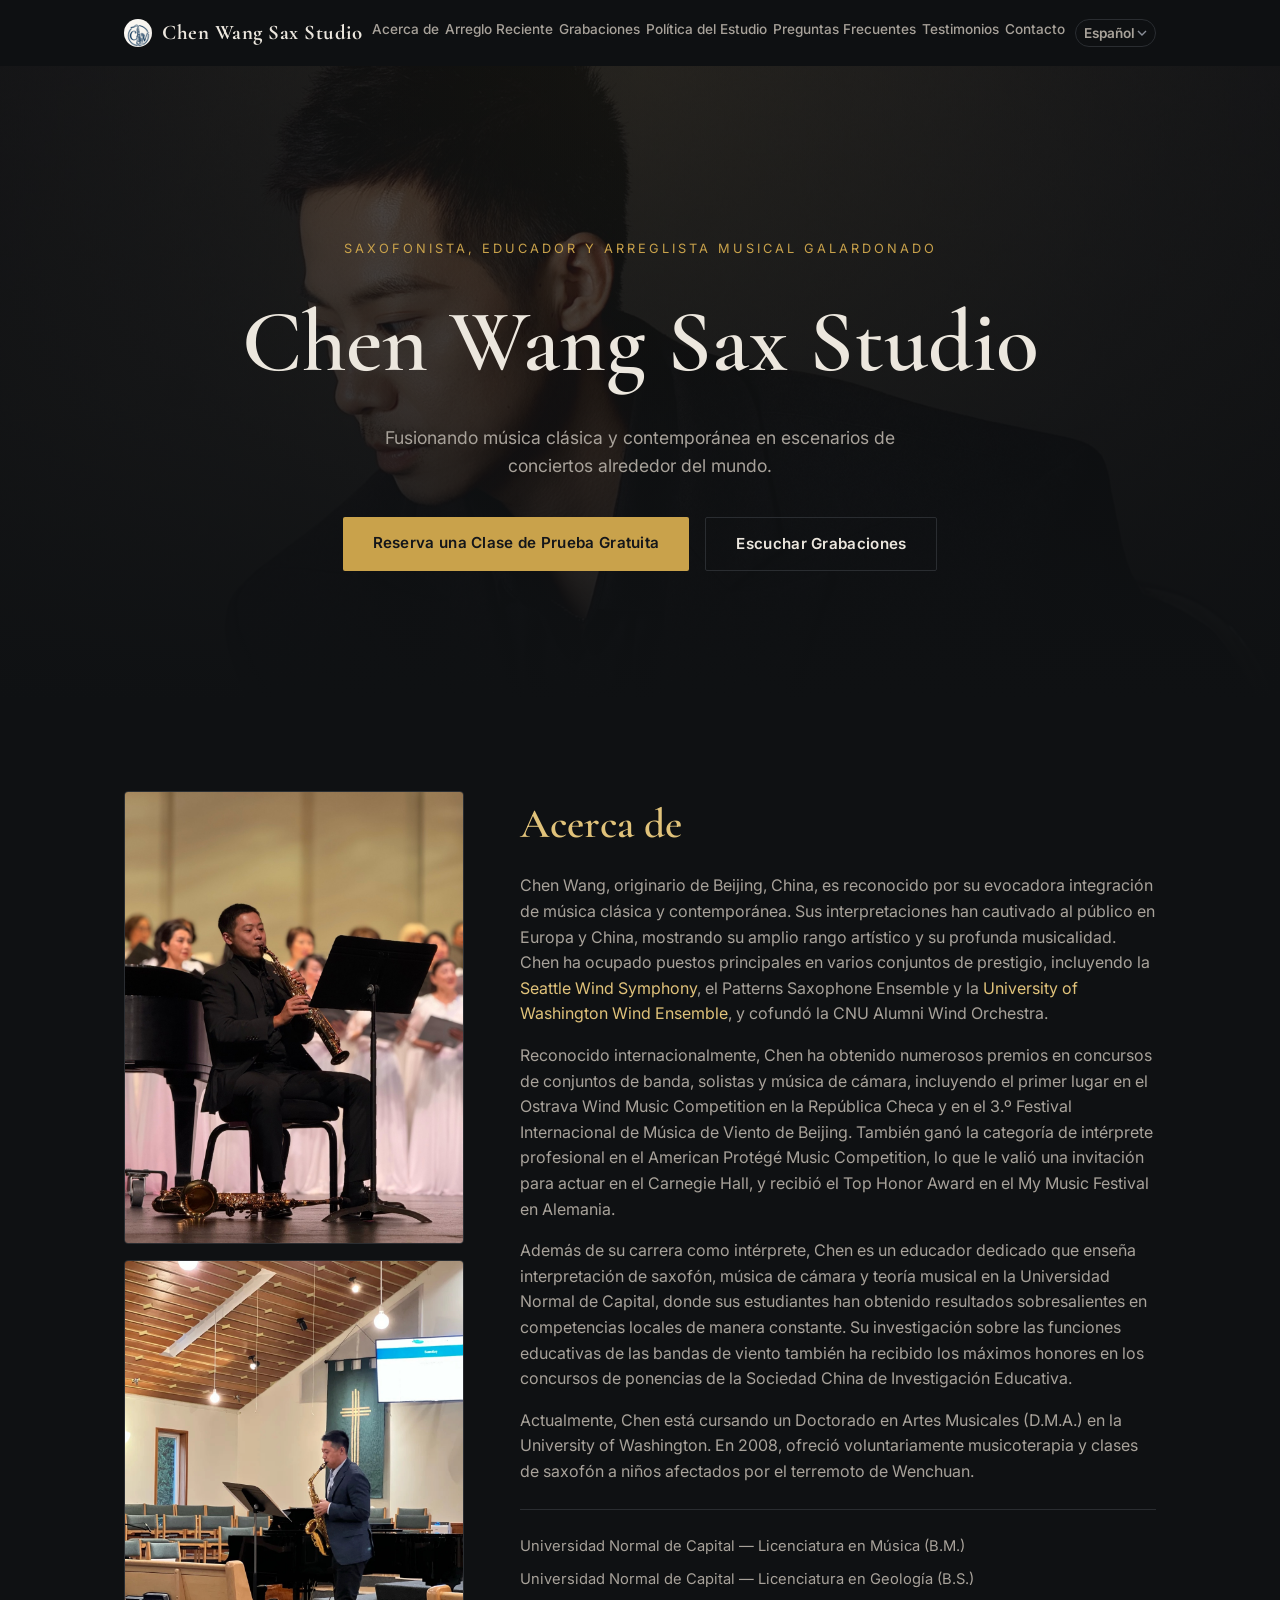
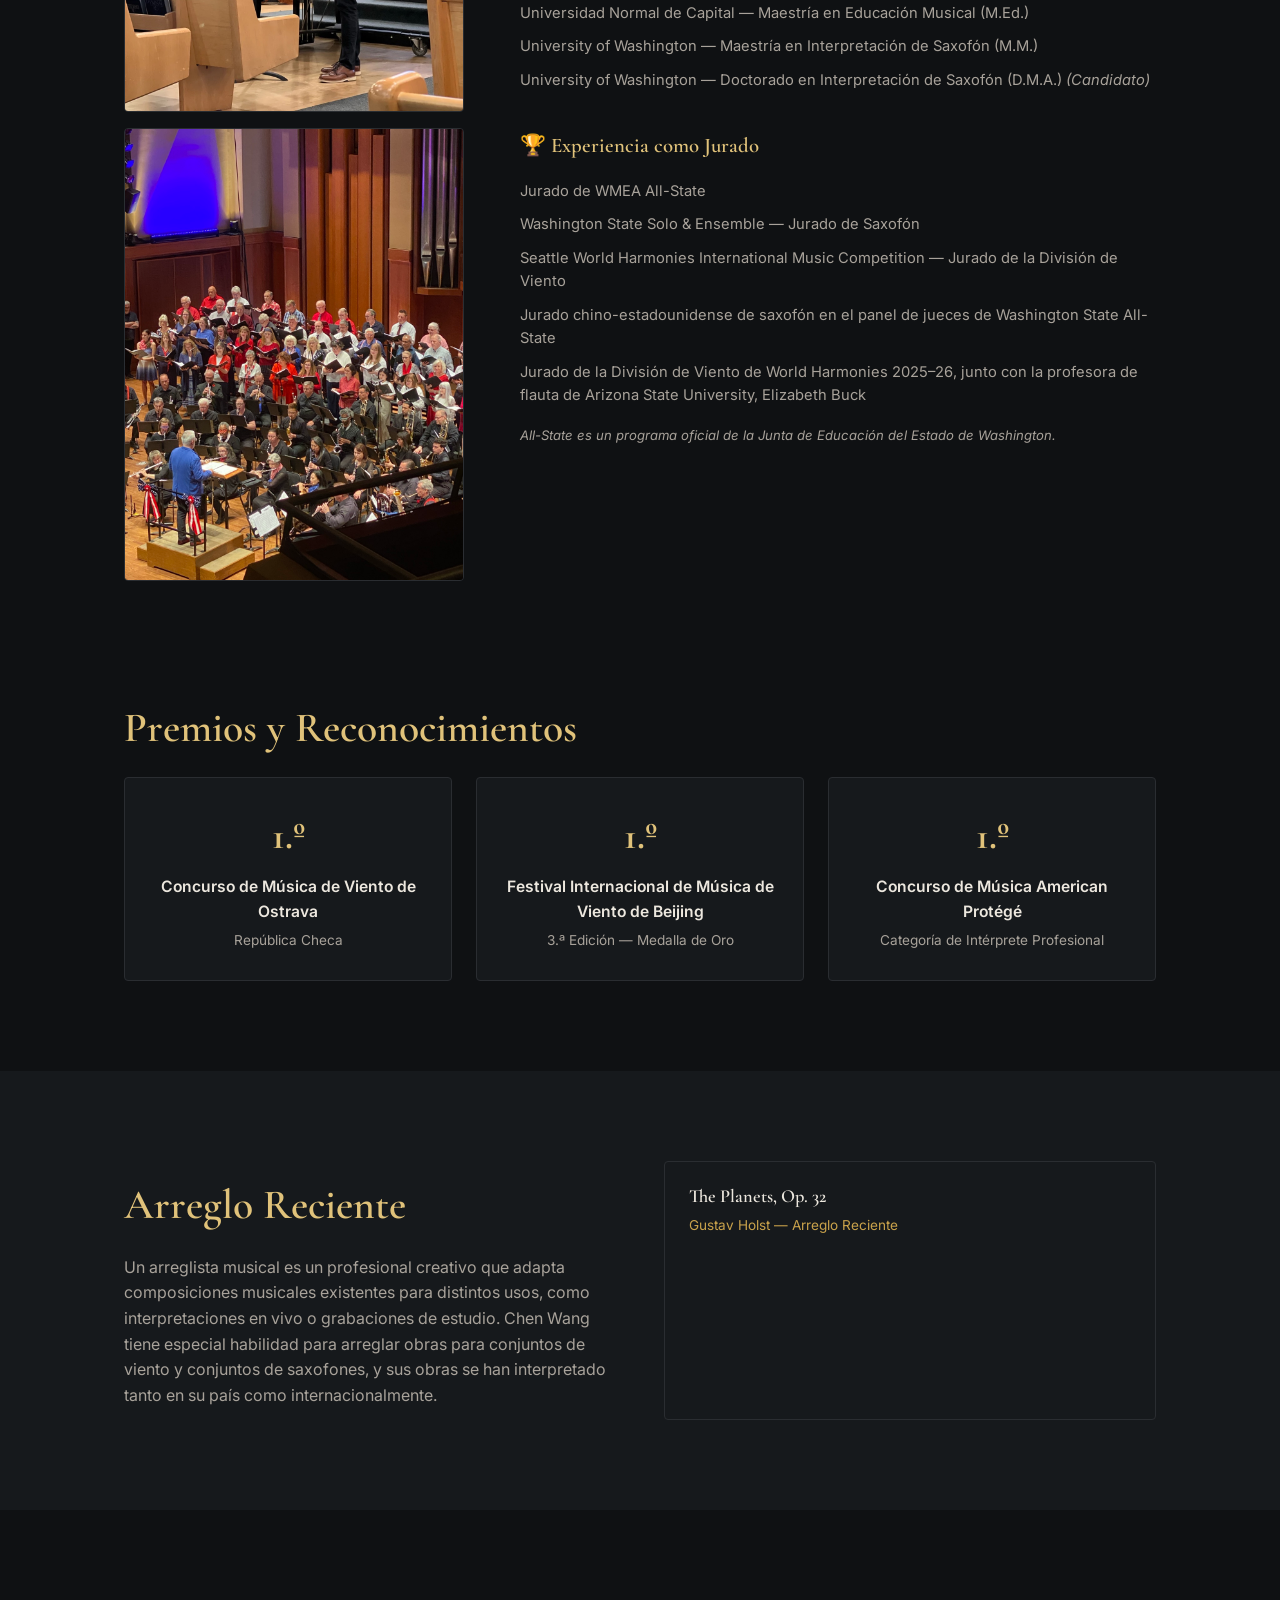
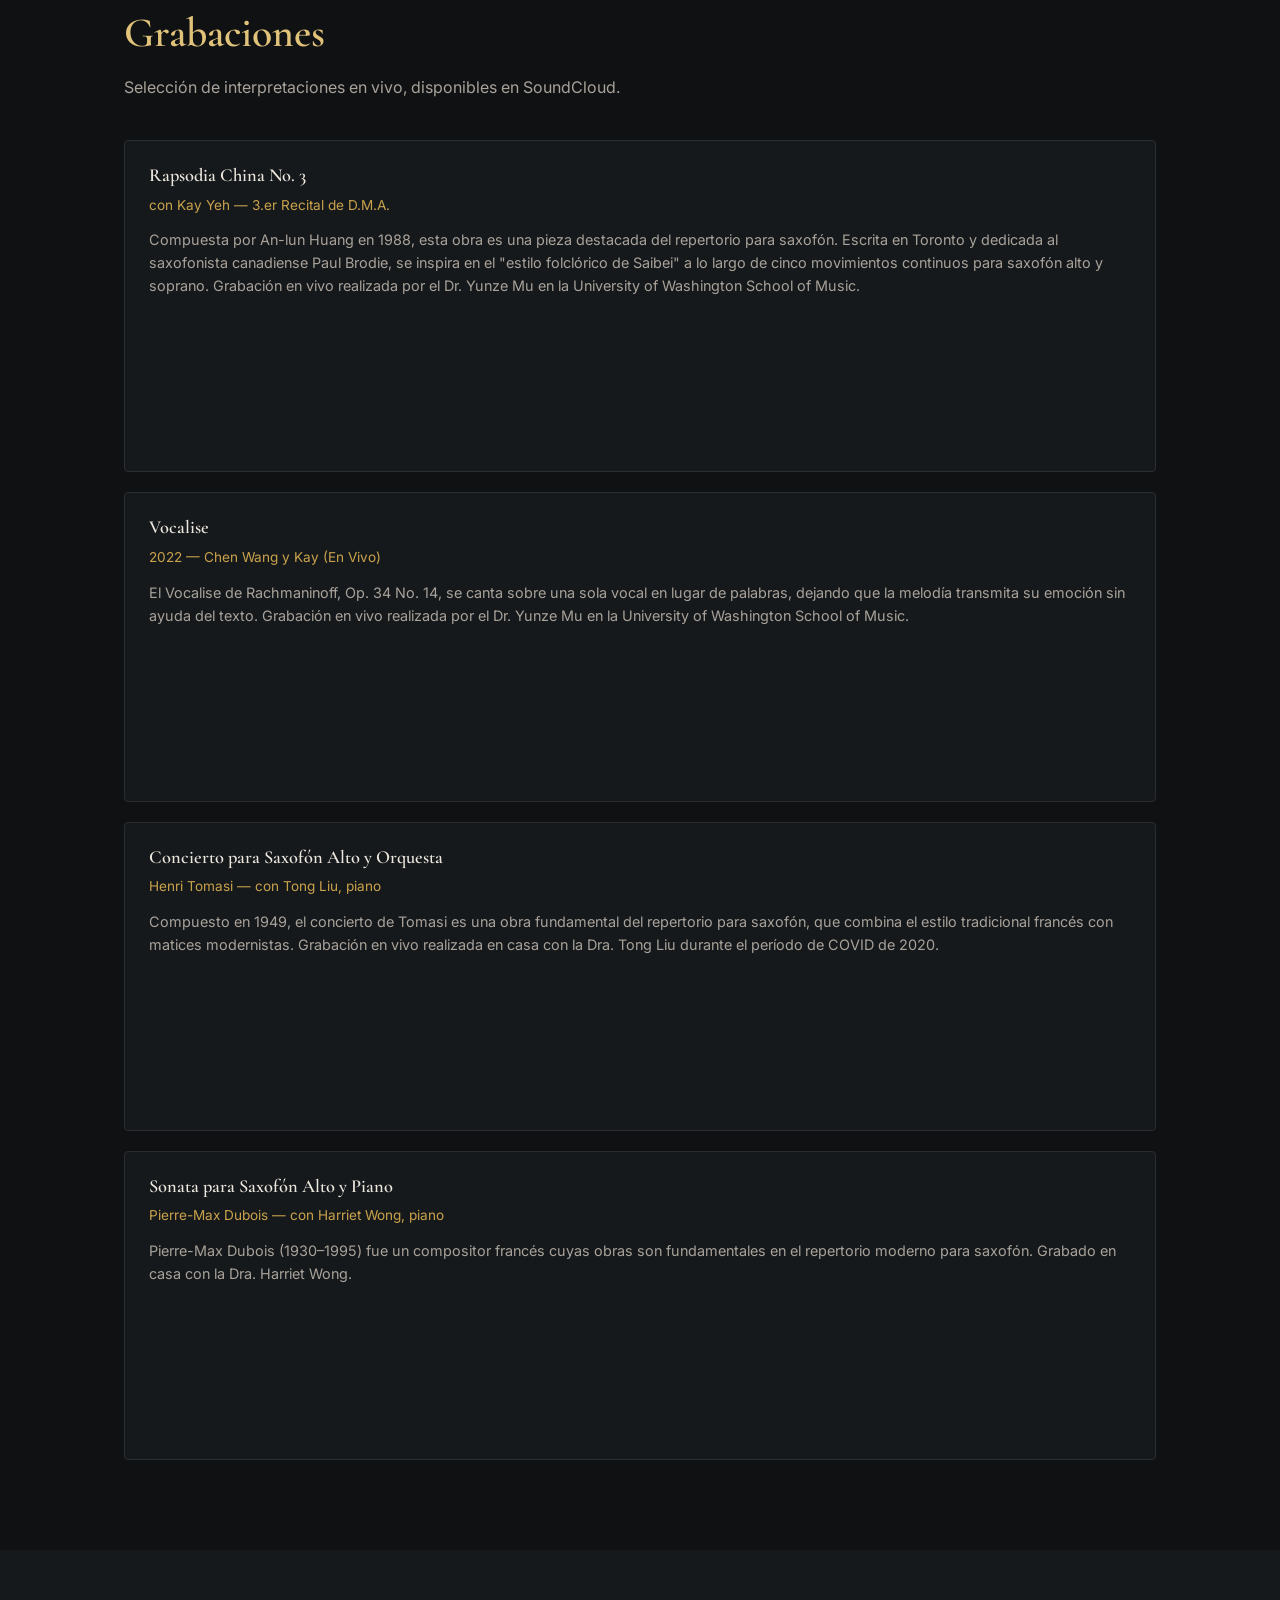
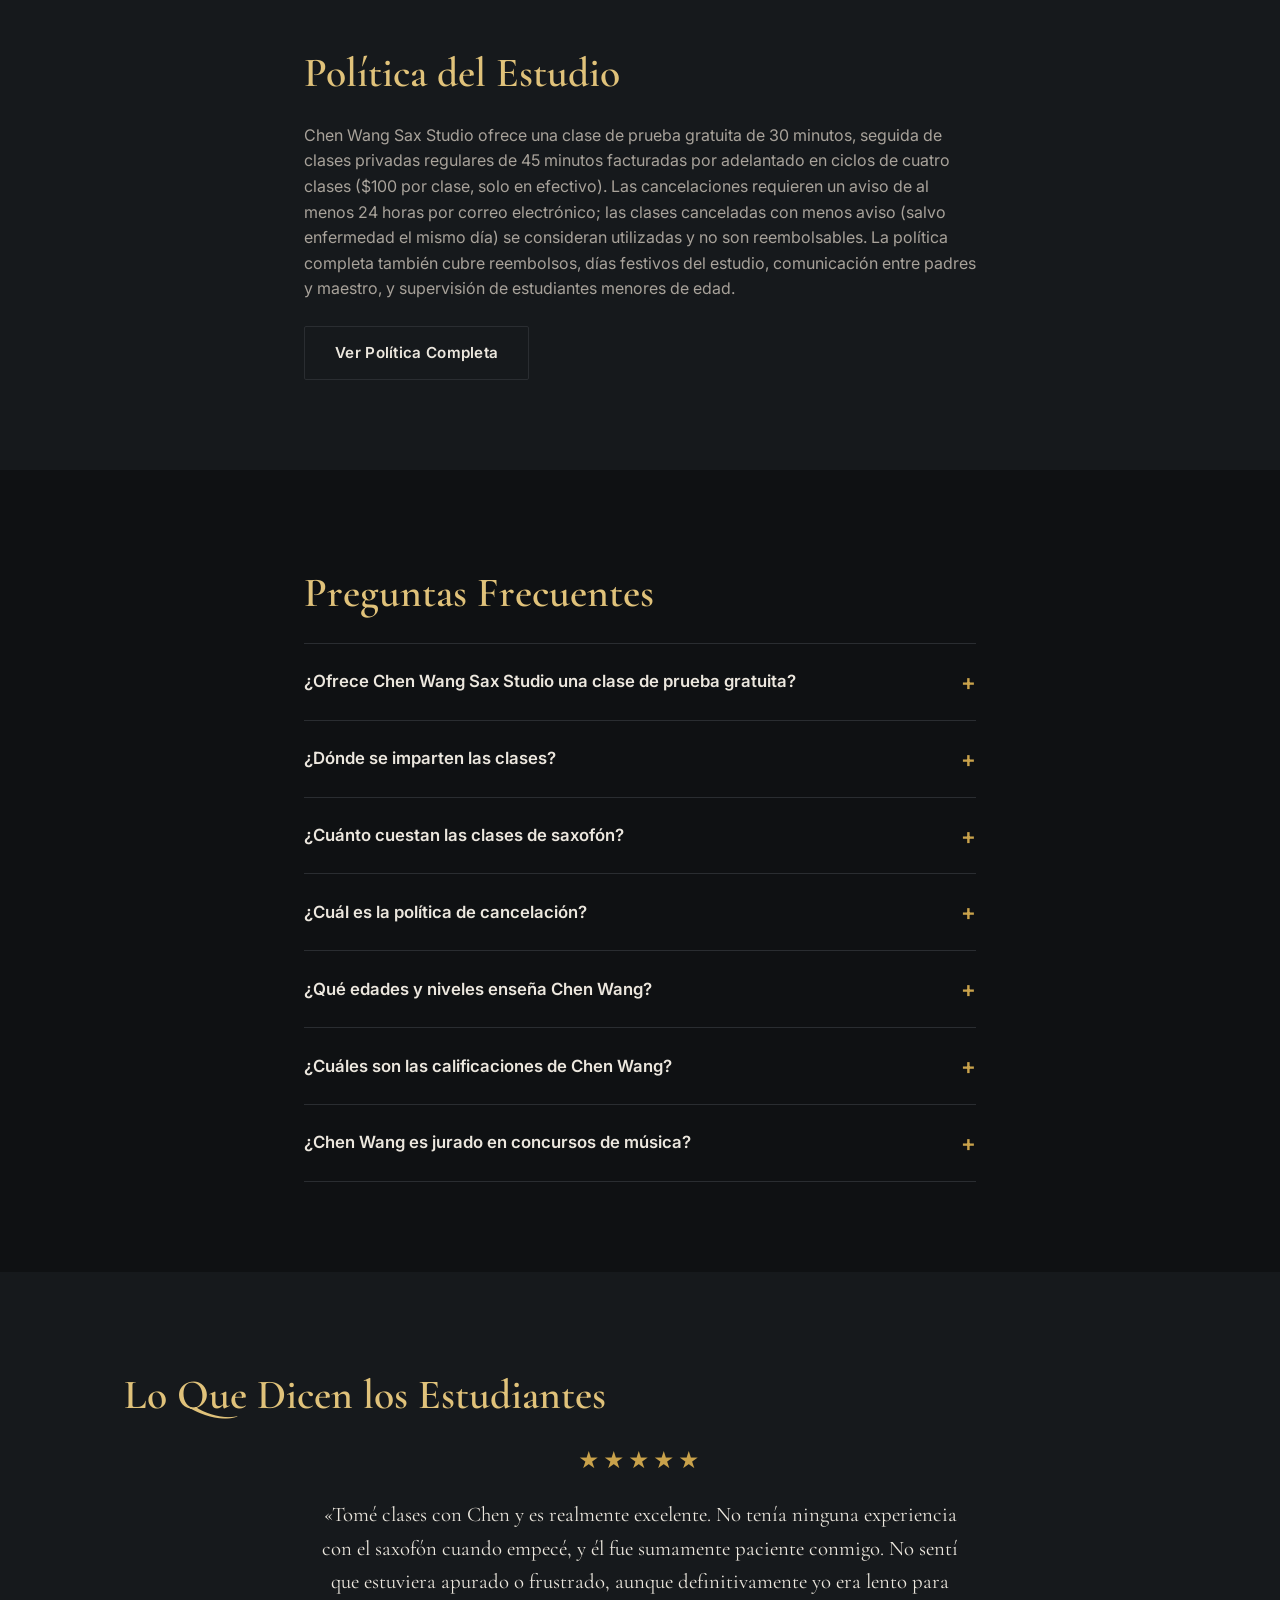
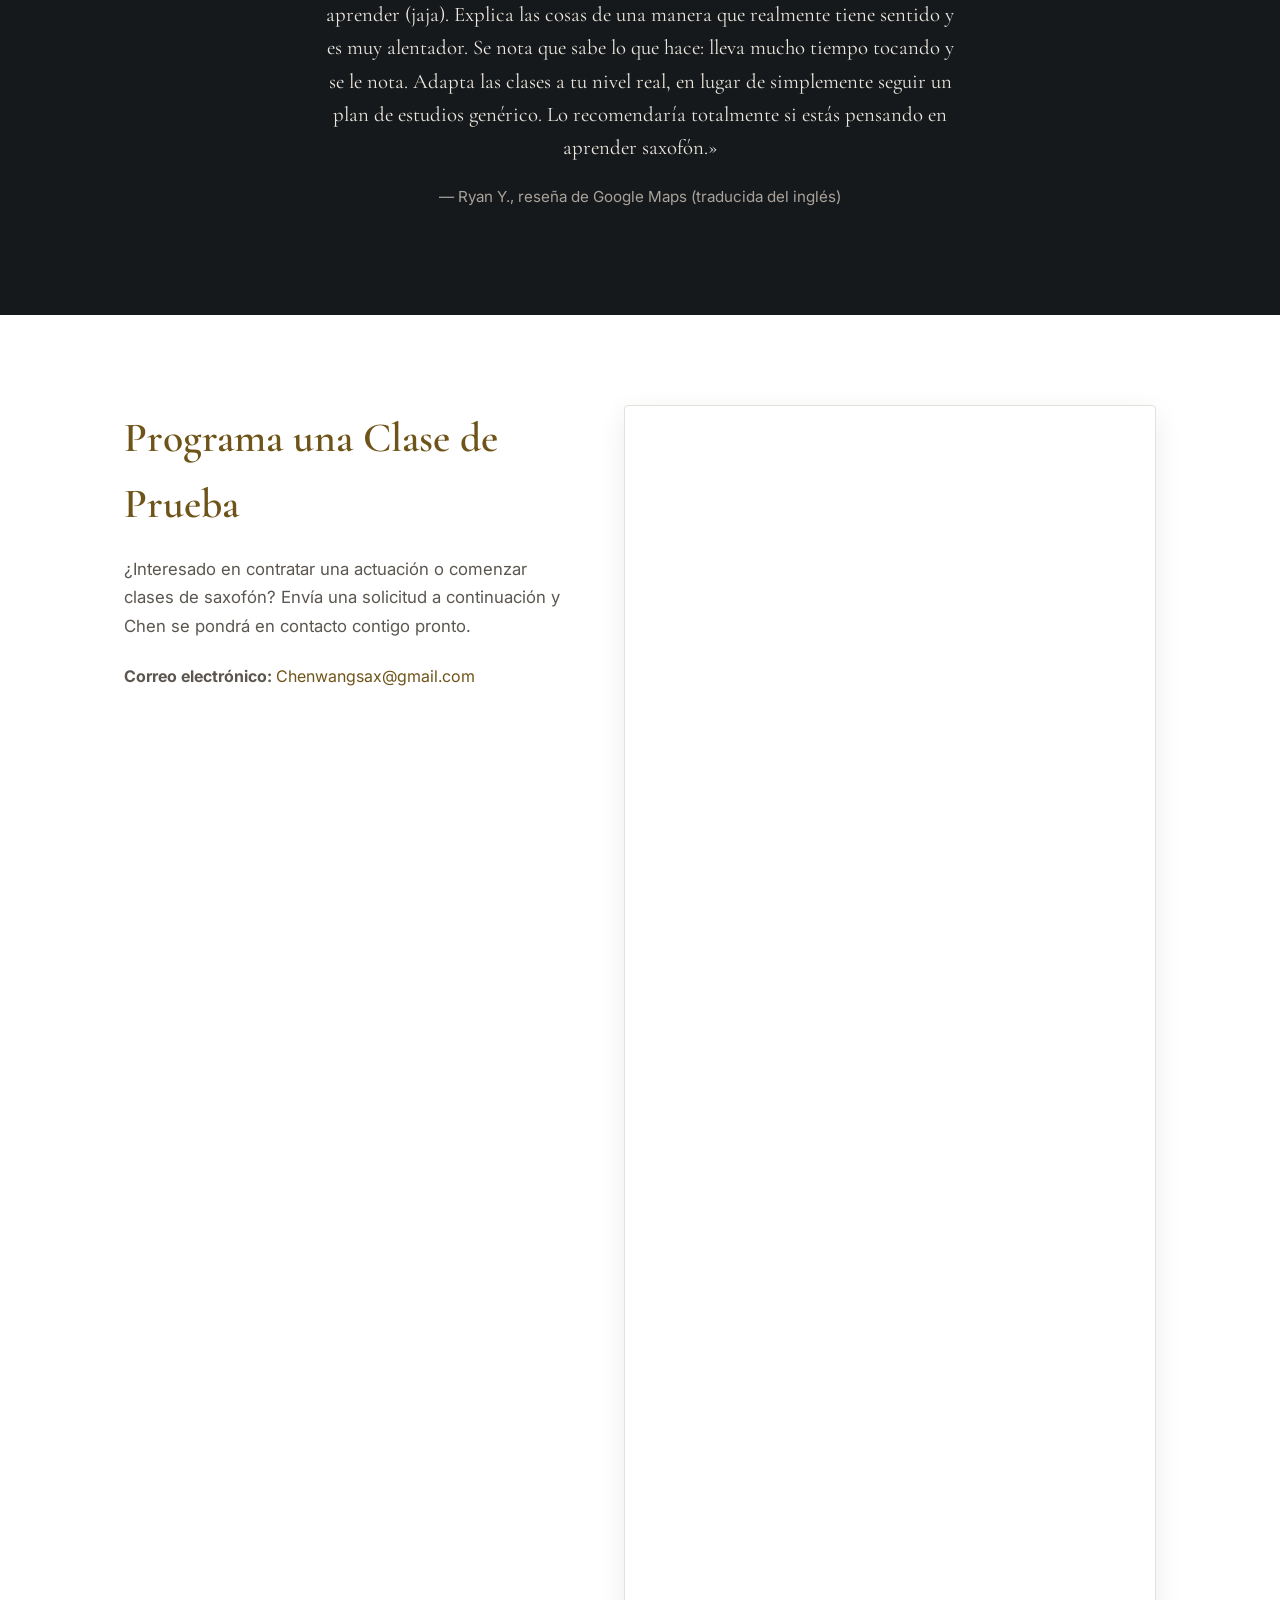
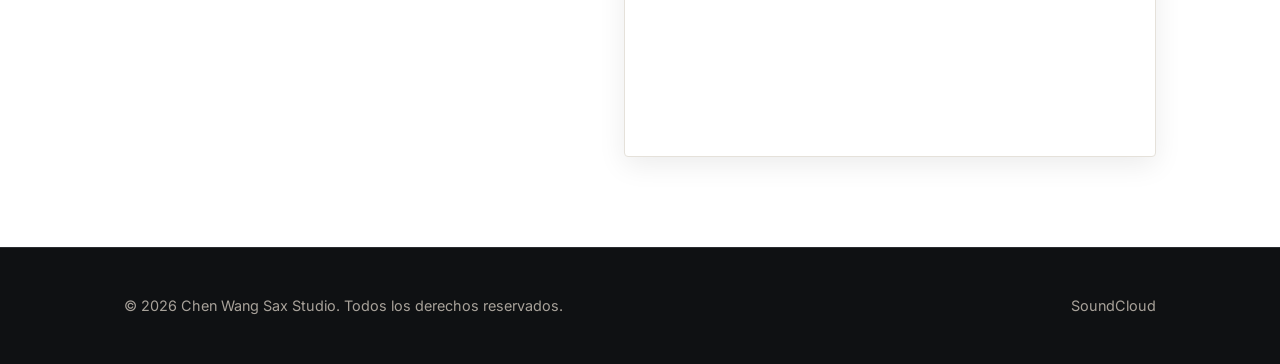
==== es/index.html @ 2a60f7c3 "Add Spanish language support alongside English and Chinese Adds a dedicated /es/ URL tree (index.htm" ====
<!DOCTYPE html>
<html lang="es">
<head>
<meta charset="UTF-8">
<meta name="viewport" content="width=device-width, initial-scale=1.0">
<!-- Google tag (gtag.js) -->
<script async src="https://www.googletagmanager.com/gtag/js?id=G-YXYPZM3SN1"></script>
<script>
  window.dataLayer = window.dataLayer || [];
  function gtag(){dataLayer.push(arguments);}
  gtag('js', new Date());
  gtag('config', 'G-YXYPZM3SN1');
</script>
<title>Chen Wang Sax Studio | Clases de Saxofón en Bothell, WA</title>
<meta name="description" content="Clases privadas de saxofón en Bothell, WA con el saxofonista y educador galardonado Chen Wang (王晨). Clase de prueba gratuita de 30 minutos, todas las edades y niveles bienvenidos desde todo el noroeste del Pacífico.">
<meta name="robots" content="index, follow">
<link rel="canonical" href="https://chenwangsaxstudio.com/es/">
<link rel="alternate" hreflang="en" href="https://chenwangsaxstudio.com/">
<link rel="alternate" hreflang="zh" href="https://chenwangsaxstudio.com/zh/">
<link rel="alternate" hreflang="es" href="https://chenwangsaxstudio.com/es/">
<link rel="alternate" hreflang="x-default" href="https://chenwangsaxstudio.com/">
<link rel="icon" href="../assets/logo-mark.png" type="image/png">
<link rel="apple-touch-icon" href="../assets/logo-mark.png">

<meta property="og:type" content="website">
<meta property="og:site_name" content="Chen Wang Sax Studio">
<meta property="og:url" content="https://chenwangsaxstudio.com/es/">
<meta property="og:title" content="Chen Wang Sax Studio | Clases de Saxofón en Bothell, WA">
<meta property="og:description" content="Clases privadas de saxofón en Bothell, WA con el saxofonista y educador galardonado Chen Wang (王晨). Clase de prueba gratuita de 30 minutos, todas las edades y niveles bienvenidos desde todo el noroeste del Pacífico.">
<meta property="og:image" content="https://chenwangsaxstudio.com/assets/photos/hero.jpg">
<meta property="og:locale" content="es_ES">
<meta property="og:locale:alternate" content="en_US">
<meta property="og:locale:alternate" content="zh_CN">
<meta name="twitter:card" content="summary_large_image">
<meta name="twitter:title" content="Chen Wang Sax Studio | Clases de Saxofón en Bothell, WA">
<meta name="twitter:description" content="Clases privadas de saxofón en Bothell, WA con el saxofonista y educador galardonado Chen Wang (王晨). Clase de prueba gratuita de 30 minutos, todas las edades y niveles bienvenidos desde todo el noroeste del Pacífico.">
<meta name="twitter:image" content="https://chenwangsaxstudio.com/assets/photos/hero.jpg">

<script type="application/ld+json">
{
  "@context": "https://schema.org",
  "@graph": [
    {
      "@type": "Person",
      "@id": "https://chenwangsaxstudio.com/#chenwang",
      "name": "Chen Wang",
      "alternateName": "王晨",
      "url": "https://chenwangsaxstudio.com/es/",
      "image": "https://chenwangsaxstudio.com/assets/photos/hero.jpg",
      "jobTitle": ["Saxofonista", "Educador Musical", "Arreglista Musical"],
      "description": "Saxofonista, educador y arreglista musical galardonado, radicado en Bothell, WA, que combina música clásica y contemporánea. Candidato a Doctor en Artes Musicales (D.M.A.) en la University of Washington.",
      "inLanguage": "es",
      "sameAs": ["https://soundcloud.com/chen-wang-669412156"],
      "alumniOf": [
        { "@type": "CollegeOrUniversity", "name": "University of Washington" },
        { "@type": "CollegeOrUniversity", "name": "Capital Normal University" }
      ],
      "award": [
        "1.er lugar, Concurso de Música de Viento de Ostrava (República Checa)",
        "Medalla de Oro, 3.er Festival Internacional de Música de Viento de Beijing",
        "1.er lugar, Categoría de Intérprete Profesional, Concurso de Música American Protégé (invitación al Carnegie Hall)",
        "Top Honor Award, My Music Festival (Alemania)"
      ],
      "worksFor": { "@id": "https://chenwangsaxstudio.com/#studio" }
    },
    {
      "@type": ["LocalBusiness", "EducationalOrganization"],
      "@id": "https://chenwangsaxstudio.com/#studio",
      "name": "Chen Wang Sax Studio",
      "alternateName": "王晨萨克斯工作室",
      "url": "https://chenwangsaxstudio.com/es/",
      "image": "https://chenwangsaxstudio.com/assets/photos/hero.jpg",
      "description": "Clases privadas de saxofón en el área de Bothell, WA, impartidas por el saxofonista y educador galardonado Chen Wang. Clase de prueba gratuita de 30 minutos para nuevos estudiantes. Se aceptan estudiantes de todo el noroeste del Pacífico.",
      "inLanguage": "es",
      "priceRange": "$$",
      "email": "Chenwangsax@gmail.com",
      "address": {
        "@type": "PostalAddress",
        "addressLocality": "Bothell",
        "addressRegion": "WA",
        "addressCountry": "US"
      },
      "areaServed": "Bothell, WA and the greater Pacific Northwest",
      "founder": { "@id": "https://chenwangsaxstudio.com/#chenwang" },
      "sameAs": ["https://soundcloud.com/chen-wang-669412156"],
      "aggregateRating": {
        "@type": "AggregateRating",
        "ratingValue": "5",
        "reviewCount": "1"
      },
      "review": [
        {
          "@type": "Review",
          "reviewRating": { "@type": "Rating", "ratingValue": "5", "bestRating": "5" },
          "author": { "@type": "Person", "name": "Ryan Y." },
          "inLanguage": "es",
          "reviewBody": "Tomé clases con Chen y es realmente excelente. No tenía ninguna experiencia con el saxofón cuando empecé, y él fue sumamente paciente conmigo. No sentí que estuviera apurado o frustrado, aunque definitivamente yo era lento para aprender (jaja). Explica las cosas de una manera que realmente tiene sentido y es muy alentador. Se nota que sabe lo que hace: lleva mucho tiempo tocando y se le nota. Adapta las clases a tu nivel real, en lugar de simplemente seguir un plan de estudios genérico. Lo recomendaría totalmente si estás pensando en aprender saxofón. (Reseña original en inglés, traducida; publicada en Google Maps)"
        }
      ]
    },
    {
      "@type": "Course",
      "@id": "https://chenwangsaxstudio.com/#course",
      "name": "Clases Privadas de Saxofón",
      "description": "Instrucción individual de saxofón para estudiantes de todas las edades y niveles, desde principiantes absolutos hasta intérpretes avanzados que se preparan para audiciones y concursos. Incluye una clase de prueba gratuita de 30 minutos.",
      "inLanguage": "es",
      "provider": { "@id": "https://chenwangsaxstudio.com/#studio" },
      "instructor": { "@id": "https://chenwangsaxstudio.com/#chenwang" },
      "coursePrerequisites": "Ninguno: abierto a todas las edades y niveles",
      "hasCourseInstance": {
        "@type": "CourseInstance",
        "courseMode": "In Person",
        "location": {
          "@type": "Place",
          "address": {
            "@type": "PostalAddress",
            "addressLocality": "Bothell",
            "addressRegion": "WA",
            "addressCountry": "US"
          }
        }
      },
      "offers": {
        "@type": "Offer",
        "price": "100",
        "priceCurrency": "USD",
        "description": "Clase privada de 45 minutos, facturada por adelantado en ciclos de cuatro clases"
      }
    },
    {
      "@type": "FAQPage",
      "@id": "https://chenwangsaxstudio.com/es/#faq",
      "inLanguage": "es",
      "mainEntity": [
        {
          "@type": "Question",
          "name": "¿Ofrece Chen Wang Sax Studio una clase de prueba gratuita?",
          "acceptedAnswer": {
            "@type": "Answer",
            "text": "Sí. Los nuevos estudiantes reciben una clase de prueba gratuita de 30 minutos antes de comenzar las clases privadas regulares de 45 minutos."
          }
        },
        {
          "@type": "Question",
          "name": "¿Dónde se imparten las clases?",
          "acceptedAnswer": {
            "@type": "Answer",
            "text": "Las clases se imparten en persona en el área de Bothell, WA. Se aceptan estudiantes de todo el noroeste del Pacífico."
          }
        },
        {
          "@type": "Question",
          "name": "¿Cuánto cuestan las clases de saxofón?",
          "acceptedAnswer": {
            "@type": "Answer",
            "text": "Las clases privadas cuestan $100 por sesión de 45 minutos, facturadas por adelantado en ciclos de cuatro clases (solo en efectivo)."
          }
        },
        {
          "@type": "Question",
          "name": "¿Cuál es la política de cancelación?",
          "acceptedAnswer": {
            "@type": "Answer",
            "text": "Las cancelaciones o cambios de horario requieren un aviso de al menos 24 horas por correo electrónico. Las clases canceladas con menos aviso (salvo enfermedad el mismo día) se consideran utilizadas y no son reembolsables."
          }
        },
        {
          "@type": "Question",
          "name": "¿Qué edades y niveles enseña Chen Wang?",
          "acceptedAnswer": {
            "@type": "Answer",
            "text": "Se aceptan estudiantes de todas las edades y niveles, desde principiantes absolutos hasta intérpretes avanzados que se preparan para audiciones y concursos."
          }
        },
        {
          "@type": "Question",
          "name": "¿Cuáles son las calificaciones de Chen Wang?",
          "acceptedAnswer": {
            "@type": "Answer",
            "text": "Chen Wang es candidato a Doctor en Artes Musicales en la University of Washington, tiene una Maestría en Música con especialización en Interpretación de Saxofón (UW) y una Maestría en Educación Musical (Universidad Normal de Capital), y ha ocupado puestos principales en la Seattle Wind Symphony y la University of Washington Wind Ensemble."
          }
        },
        {
          "@type": "Question",
          "name": "¿Chen Wang es jurado en concursos de música?",
          "acceptedAnswer": {
            "@type": "Answer",
            "text": "Sí. Chen se desempeña como jurado en las audiciones de WMEA All-State, en Washington State Solo & Ensemble, y en el Seattle World Harmonies International Music Competition."
          }
        }
      ]
    }
  ]
}
</script>
<script>
window.ALT_LANG_URL = { en: '../', zh: '../zh/' };
(function () {
  var saved = localStorage.getItem('lang');
  var lang = saved || 'es';
  document.documentElement.lang = lang;
  document.documentElement.dataset.lang = lang;
})();
</script>
<link rel="preconnect" href="https://fonts.googleapis.com">
<link rel="preconnect" href="https://fonts.gstatic.com" crossorigin>
<link href="https://fonts.googleapis.com/css2?family=Cormorant+Garamond:wght@500;600;700&family=Inter:wght@400;500;600&family=Noto+Serif+SC:wght@600;700&family=Noto+Sans+SC:wght@400;500;600&display=swap" rel="stylesheet">
<link rel="stylesheet" href="../assets/style.css">
</head>
<body>

<header class="site-header">
  <div class="container header-inner">
    <a href="#top" class="logo">
      <img src="../assets/logo-mark.png" alt="" class="logo-mark">
      <span class="lang-en" hidden>Chen Wang Sax Studio</span>
      <span class="lang-zh" hidden>王晨萨克斯工作室</span>
      <span class="lang-es">Chen Wang Sax Studio</span>
    </a>
    <button class="nav-toggle" id="navToggle" aria-label="Toggle navigation" aria-expanded="false">
      <span></span><span></span><span></span>
    </button>
    <nav class="site-nav" id="siteNav">
      <a href="#about"><span class="lang-en" hidden>About</span><span class="lang-zh" hidden>关于</span><span class="lang-es">Acerca de</span></a>
      <a href="#arrangement"><span class="lang-en" hidden>Recent Arrangement</span><span class="lang-zh" hidden>近期改编</span><span class="lang-es">Arreglo Reciente</span></a>
      <a href="#recordings"><span class="lang-en" hidden>Recordings</span><span class="lang-zh" hidden>录音作品</span><span class="lang-es">Grabaciones</span></a>
      <a href="#policy"><span class="lang-en" hidden>Studio Policy</span><span class="lang-zh" hidden>工作室政策</span><span class="lang-es">Política del Estudio</span></a>
      <a href="#faq"><span class="lang-en" hidden>FAQ</span><span class="lang-zh" hidden>常见问题</span><span class="lang-es">Preguntas Frecuentes</span></a>
      <a href="#testimonials"><span class="lang-en" hidden>Testimonials</span><span class="lang-zh" hidden>学生评价</span><span class="lang-es">Testimonios</span></a>
      <a href="#contact"><span class="lang-en" hidden>Contact</span><span class="lang-zh" hidden>联系方式</span><span class="lang-es">Contacto</span></a>
      <select class="lang-select" id="langSelect" aria-label="Switch language">
        <option value="en">English</option>
        <option value="zh">中文</option>
        <option value="es">Español</option>
      </select>
    </nav>
  </div>
</header>

<main>

  <section id="top" class="hero hero-photo">
    <div class="hero-glow" aria-hidden="true"></div>
    <img class="hero-bg" src="../assets/photos/hero.jpg" alt="" aria-hidden="true" loading="eager" fetchpriority="high" width="1600" height="2400">
    <div class="hero-scrim" aria-hidden="true"></div>
    <div class="container hero-inner">
      <p class="eyebrow hero-anim" style="--d:0">
        <span class="lang-en" hidden>Award-Winning Saxophonist, Educator &amp; Music Arranger</span>
        <span class="lang-zh" hidden>屡获殊荣的萨克斯演奏家、教育家与编曲人</span>
        <span class="lang-es">Saxofonista, Educador y Arreglista Musical Galardonado</span>
      </p>
      <h1 class="hero-anim" style="--d:1">
        <span class="lang-en" hidden>Chen Wang Sax Studio</span>
        <span class="lang-zh" hidden>王晨萨克斯工作室</span>
        <span class="lang-es">Chen Wang Sax Studio</span>
      </h1>
      <p class="hero-sub hero-anim" style="--d:2">
        <span class="lang-en" hidden>Blending classical and contemporary music across concert stages worldwide.</span>
        <span class="lang-zh" hidden>融合古典与当代音乐，足迹遍布世界各地的音乐舞台。</span>
        <span class="lang-es">Fusionando música clásica y contemporánea en escenarios de conciertos alrededor del mundo.</span>
      </p>
      <div class="hero-cta hero-anim" style="--d:3">
        <a href="#contact" class="btn btn-primary">
          <span class="lang-en" hidden>Book a Free Trial Lesson</span>
          <span class="lang-zh" hidden>预约免费试听课</span>
          <span class="lang-es">Reserva una Clase de Prueba Gratuita</span>
        </a>
        <a href="#recordings" class="btn btn-outline">
          <span class="lang-en" hidden>Listen to Recordings</span>
          <span class="lang-zh" hidden>聆听录音作品</span>
          <span class="lang-es">Escuchar Grabaciones</span>
        </a>
      </div>
    </div>
  </section>

  <section id="about" class="section">
    <div class="container about-grid">
      <div class="about-photo-grid reveal">
        <img src="../assets/photos/about-1.jpg" alt="Chen Wang performing saxophone on stage with a choir" width="1050" height="1400" loading="lazy">
        <img src="../assets/photos/about-2.jpg" alt="Chen Wang performing saxophone" width="1080" height="1440" loading="lazy">
        <img src="../assets/photos/about-3.jpg" alt="Chen Wang performing with a wind ensemble" width="1400" height="1050" loading="lazy">
      </div>
      <div class="about-copy reveal">
        <h2><span class="lang-en" hidden>About</span><span class="lang-zh" hidden>关于</span><span class="lang-es">Acerca de</span></h2>

        <p class="lang-en" hidden>
          Chen Wang, hailing from Beijing, China, is celebrated for his evocative integration of classical
          and contemporary music. His performances have enchanted audiences throughout Europe and China,
          showcasing his broad artistic range and profound musicality. Chen has held principal roles in
          several prestigious ensembles, including the
          <a href="https://seattlewindsymphony.org/" target="_blank" rel="noopener">Seattle Wind Symphony</a>,
          Patterns Saxophone Ensemble, and the
          <a href="https://www.uwbands.com/" target="_blank" rel="noopener">University of Washington Wind Ensemble</a>,
          and co-founded the CNU Alumni Wind Orchestra.
        </p>
        <p class="lang-zh" hidden>
          王晨来自中国北京，以其对古典与当代音乐的深情演绎而闻名。他的演出足迹遍布欧洲与中国，充分展现了他宽广的艺术视野与深厚的音乐造诣。
          王晨曾在多个知名乐团担任首席，包括
          <a href="https://seattlewindsymphony.org/" target="_blank" rel="noopener">西雅图管乐交响乐团</a>、
          Patterns萨克斯管重奏团，以及
          <a href="https://www.uwbands.com/" target="_blank" rel="noopener">华盛顿大学管乐团</a>，
          并共同创立了首都师范大学校友管乐团。
        </p>
        <p class="lang-es">
          Chen Wang, originario de Beijing, China, es reconocido por su evocadora integración de música
          clásica y contemporánea. Sus interpretaciones han cautivado al público en Europa y China,
          mostrando su amplio rango artístico y su profunda musicalidad. Chen ha ocupado puestos principales
          en varios conjuntos de prestigio, incluyendo la
          <a href="https://seattlewindsymphony.org/" target="_blank" rel="noopener">Seattle Wind Symphony</a>,
          el Patterns Saxophone Ensemble y la
          <a href="https://www.uwbands.com/" target="_blank" rel="noopener">University of Washington Wind Ensemble</a>,
          y cofundó la CNU Alumni Wind Orchestra.
        </p>

        <p class="lang-en" hidden>
          Internationally recognized, Chen has garnered numerous awards in band ensemble, solo, and chamber
          music competitions — including first place at the Ostrava Wind Music Competition in the Czech
          Republic and at the 3rd Beijing International Wind Music Festival. He also won the professional
          performer category at the American Protégé Music Competition, earning an invitation to perform at
          Carnegie Hall, and received the Top Honor Award at My Music Festival in Germany.
        </p>
        <p class="lang-zh" hidden>
          王晨在国际乐坛屡获认可，曾在管乐重奏、独奏及室内乐比赛中斩获众多奖项——包括捷克奥斯特拉发管乐音乐比赛第一名，
          以及第三届北京国际管乐节金奖第一名。他还在美国新秀音乐比赛专业演奏家组荣获第一名，并因此获邀在卡内基音乐厅演出，
          此外还在德国My Music Festival上获得最高荣誉奖。
        </p>
        <p class="lang-es">
          Reconocido internacionalmente, Chen ha obtenido numerosos premios en concursos de conjuntos de
          banda, solistas y música de cámara, incluyendo el primer lugar en el Ostrava Wind Music
          Competition en la República Checa y en el 3.º Festival Internacional de Música de Viento de
          Beijing. También ganó la categoría de intérprete profesional en el American Protégé Music
          Competition, lo que le valió una invitación para actuar en el Carnegie Hall, y recibió el Top
          Honor Award en el My Music Festival en Alemania.
        </p>

        <p class="lang-en" hidden>
          In addition to performing, Chen is a dedicated educator, teaching saxophone performance, chamber
          music, and music theory at Capital Normal University, where his students have consistently
          succeeded in local competitions. His research on the educational functions of wind bands has also
          won top honors in The Chinese Society of Education Research paper competitions.
        </p>
        <p class="lang-zh" hidden>
          除演奏事业外，王晨也是一位尽职的教育工作者，在首都师范大学教授萨克斯管演奏、室内乐及乐理课程，其学生屡次在地方比赛中
          取得优异成绩。他关于管乐队教育功能的研究论文，也曾在中国教育学会的论文评选中荣获最高奖项。
        </p>
        <p class="lang-es">
          Además de su carrera como intérprete, Chen es un educador dedicado que enseña interpretación de
          saxofón, música de cámara y teoría musical en la Universidad Normal de Capital, donde sus
          estudiantes han obtenido resultados sobresalientes en competencias locales de manera constante.
          Su investigación sobre las funciones educativas de las bandas de viento también ha recibido los
          máximos honores en los concursos de ponencias de la Sociedad China de Investigación Educativa.
        </p>

        <p class="lang-en" hidden>
          Chen is currently pursuing a Doctor of Musical Arts at the University of Washington. In 2008, he
          volunteered music therapy and saxophone lessons for children affected by the Wenchuan earthquake.
        </p>
        <p class="lang-zh" hidden>
          王晨目前正在华盛顿大学攻读音乐艺术博士学位（D.M.A.）。2008年，他曾志愿为汶川地震灾区的儿童提供音乐治疗与萨克斯管教学。
        </p>
        <p class="lang-es">
          Actualmente, Chen está cursando un Doctorado en Artes Musicales (D.M.A.) en la University of
          Washington. En 2008, ofreció voluntariamente musicoterapia y clases de saxofón a niños afectados
          por el terremoto de Wenchuan.
        </p>

        <ul class="education-list">
          <li>
            <span class="lang-en" hidden>Capital Normal University — B.M. in Music</span>
            <span class="lang-zh" hidden>首都师范大学 — 音乐学学士（B.M.）</span>
            <span class="lang-es">Universidad Normal de Capital — Licenciatura en Música (B.M.)</span>
          </li>
          <li>
            <span class="lang-en" hidden>Capital Normal University — B.S. in Geology</span>
            <span class="lang-zh" hidden>首都师范大学 — 地质学学士（B.S.）</span>
            <span class="lang-es">Universidad Normal de Capital — Licenciatura en Geología (B.S.)</span>
          </li>
          <li>
            <span class="lang-en" hidden>Capital Normal University — M.Ed. in Music Education</span>
            <span class="lang-zh" hidden>首都师范大学 — 音乐教育硕士（M.Ed.）</span>
            <span class="lang-es">Universidad Normal de Capital — Maestría en Educación Musical (M.Ed.)</span>
          </li>
          <li>
            <span class="lang-en" hidden>University of Washington — M.M. in Saxophone Performance</span>
            <span class="lang-zh" hidden>华盛顿大学 — 萨克斯管演奏硕士（M.M.）</span>
            <span class="lang-es">University of Washington — Maestría en Interpretación de Saxofón (M.M.)</span>
          </li>
          <li>
            <span class="lang-en" hidden>University of Washington — D.M.A. in Saxophone Performance <em>(Candidate)</em></span>
            <span class="lang-zh" hidden>华盛顿大学 — 萨克斯管演奏艺术博士（D.M.A.）</span>
            <span class="lang-es">University of Washington — Doctorado en Interpretación de Saxofón (D.M.A.) <em>(Candidato)</em></span>
          </li>
        </ul>

        <h3>
          <span class="lang-en" hidden>🏆 Judging Experience</span>
          <span class="lang-zh" hidden>🏆 评委经历</span>
          <span class="lang-es">🏆 Experiencia como Jurado</span>
        </h3>
        <ul class="judging-list">
          <li>
            <span class="lang-en" hidden>WMEA All-State Judge</span>
            <span class="lang-zh" hidden>WMEA All-State 评委</span>
            <span class="lang-es">Jurado de WMEA All-State</span>
          </li>
          <li>
            <span class="lang-en" hidden>Washington State Solo &amp; Ensemble — Saxophone Judge</span>
            <span class="lang-zh" hidden>Washington State Solo &amp; Ensemble 萨克斯管评委</span>
            <span class="lang-es">Washington State Solo &amp; Ensemble — Jurado de Saxofón</span>
          </li>
          <li>
            <span class="lang-en" hidden>Seattle World Harmonies International Music Competition — Wind Division Judge</span>
            <span class="lang-zh" hidden>Seattle World Harmonies International Music Competition Wind Division 评委</span>
            <span class="lang-es">Seattle World Harmonies International Music Competition — Jurado de la División de Viento</span>
          </li>
          <li>
            <span class="lang-en" hidden>Chinese-American saxophone judge on the Washington State All-State judging panel</span>
            <span class="lang-zh" hidden>华盛顿州 All-State 评审中的华人萨克斯管评委</span>
            <span class="lang-es">Jurado chino-estadounidense de saxofón en el panel de jueces de Washington State All-State</span>
          </li>
          <li>
            <span class="lang-en" hidden>2025–26 World Harmonies Wind Division judge, alongside Arizona State University flute professor Elizabeth Buck</span>
            <span class="lang-zh" hidden>2025–26 World Harmonies Wind Division 与 Arizona State University 长笛教授 Elizabeth Buck 共同担任评委</span>
            <span class="lang-es">Jurado de la División de Viento de World Harmonies 2025–26, junto con la profesora de flauta de Arizona State University, Elizabeth Buck</span>
          </li>
        </ul>
        <p class="judging-note">
          <span class="lang-en" hidden>All-State is an official program of the Washington State Board of Education.</span>
          <span class="lang-zh" hidden>All-State 是华盛顿州教育委员会官方的活动。</span>
          <span class="lang-es">All-State es un programa oficial de la Junta de Educación del Estado de Washington.</span>
        </p>
      </div>
    </div>
  </section>

  <section class="awards section">
    <div class="container">
      <h2 class="reveal"><span class="lang-en" hidden>Awards &amp; Honors</span><span class="lang-zh" hidden>获奖荣誉</span><span class="lang-es">Premios y Reconocimientos</span></h2>
      <div class="awards-grid">
        <div class="award-item reveal">
          <span class="award-rank"><span class="lang-en" hidden>1st</span><span class="lang-zh" hidden>第一名</span><span class="lang-es">1.º</span></span>
          <span class="award-name"><span class="lang-en" hidden>Ostrava Wind Music Competition</span><span class="lang-zh" hidden>奥斯特拉发管乐音乐比赛</span><span class="lang-es">Concurso de Música de Viento de Ostrava</span></span>
          <span class="award-place"><span class="lang-en" hidden>Czech Republic</span><span class="lang-zh" hidden>捷克共和国</span><span class="lang-es">República Checa</span></span>
        </div>
        <div class="award-item reveal">
          <span class="award-rank"><span class="lang-en" hidden>1st</span><span class="lang-zh" hidden>第一名</span><span class="lang-es">1.º</span></span>
          <span class="award-name"><span class="lang-en" hidden>Beijing International Wind Music Festival</span><span class="lang-zh" hidden>北京国际管乐节</span><span class="lang-es">Festival Internacional de Música de Viento de Beijing</span></span>
          <span class="award-place"><span class="lang-en" hidden>3rd Edition — Gold Award</span><span class="lang-zh" hidden>第三届 — 金奖</span><span class="lang-es">3.ª Edición — Medalla de Oro</span></span>
        </div>
        <div class="award-item reveal">
          <span class="award-rank"><span class="lang-en" hidden>1st</span><span class="lang-zh" hidden>第一名</span><span class="lang-es">1.º</span></span>
          <span class="award-name"><span class="lang-en" hidden>American Protégé Music Competition</span><span class="lang-zh" hidden>美国新秀音乐比赛</span><span class="lang-es">Concurso de Música American Protégé</span></span>
          <span class="award-place"><span class="lang-en" hidden>Professional Performer Category</span><span class="lang-zh" hidden>专业演奏家组</span><span class="lang-es">Categoría de Intérprete Profesional</span></span>
        </div>
      </div>
    </div>
  </section>

  <section id="arrangement" class="section section-alt">
    <div class="container arrangement-grid">
      <div class="arrangement-copy reveal">
        <h2><span class="lang-en" hidden>Recent Arrangement</span><span class="lang-zh" hidden>近期改编</span><span class="lang-es">Arreglo Reciente</span></h2>
        <p class="lang-en" hidden>
          A music arranger is a creative professional who adapts existing music compositions for different
          uses, such as live performances or studio recordings. Chen Wang is particularly skilled in
          arranging for wind ensembles and saxophone ensembles, and his works have been performed both
          domestically and internationally.
        </p>
        <p class="lang-zh" hidden>
          编曲人是一种富有创造力的职业，负责将现有音乐作品加以改编，以适应现场演出或录音室制作等不同用途。王晨尤其擅长为
          管乐团与萨克斯管重奏团编曲，其作品已在国内外多次上演。
        </p>
        <p class="lang-es">
          Un arreglista musical es un profesional creativo que adapta composiciones musicales existentes
          para distintos usos, como interpretaciones en vivo o grabaciones de estudio. Chen Wang tiene
          especial habilidad para arreglar obras para conjuntos de viento y conjuntos de saxofones, y sus
          obras se han interpretado tanto en su país como internacionalmente.
        </p>
      </div>

      <div class="audio-card reveal">
        <div class="audio-text">
          <h3>The Planets, Op. 32</h3>
          <p class="audio-meta">
            <span class="lang-en" hidden>Gustav Holst — Recent Arrangement</span>
            <span class="lang-zh" hidden>古斯塔夫·霍尔斯特 — 近期改编</span>
            <span class="lang-es">Gustav Holst — Arreglo Reciente</span>
          </p>
        </div>
        <iframe
          width="100%"
          height="166"
          scrolling="no"
          frameborder="no"
          allow="autoplay"
          loading="lazy"
          src="https://w.soundcloud.com/player/?url=https%3A//soundcloud.com/chen-wang-669412156/the-planets-op-32&color=%23c9a24b&auto_play=false&hide_related=true&show_comments=true&show_user=true&show_reposts=false&visual=true">
        </iframe>
      </div>
    </div>
  </section>

  <section id="recordings" class="section">
    <div class="container">
      <h2 class="reveal"><span class="lang-en" hidden>Recordings</span><span class="lang-zh" hidden>录音作品</span><span class="lang-es">Grabaciones</span></h2>
      <p class="section-sub reveal">
        <span class="lang-en" hidden>Selected live performances, available on SoundCloud.</span>
        <span class="lang-zh" hidden>精选现场录音，可在SoundCloud收听。</span>
        <span class="lang-es">Selección de interpretaciones en vivo, disponibles en SoundCloud.</span>
      </p>

      <div class="audio-stack">
        <div class="audio-card reveal">
          <div class="audio-text">
            <h3>
              <span class="lang-en" hidden>Chinese Rhapsody No. 3</span>
              <span class="lang-zh" hidden>中国狂想曲第三号</span>
              <span class="lang-es">Rapsodia China No. 3</span>
            </h3>
            <p class="audio-meta">
              <span class="lang-en" hidden>with Kay Yeh — 3rd D.M.A. Recital</span>
              <span class="lang-zh" hidden>与Kay Yeh合作 — 第三次音乐艺术博士独奏会</span>
              <span class="lang-es">con Kay Yeh — 3.er Recital de D.M.A.</span>
            </p>
            <p class="lang-en" hidden>
              Composed by An-lun Huang in 1988, this piece is a significant work in the saxophone repertoire.
              Written in Toronto and dedicated to Canadian saxophonist Paul Brodie, it draws on the "Saibei
              Folk Style" across five continuous movements for alto and soprano saxophone. Live recording by
              Dr. Yunze Mu at the University of Washington School of Music.
            </p>
            <p class="lang-zh" hidden>
              此曲由黄安伦于1988年创作，是萨克斯管曲目中的重要作品。该作品写于多伦多，题献给加拿大萨克斯管演奏家保罗·布罗迪，
              全曲由中音与高音萨克斯管演奏的五个连续乐章组成，融入了"塞北民歌风格"的音乐元素。现场录音由穆韵泽教授于
              华盛顿大学音乐学院录制。
            </p>
            <p class="lang-es">
              Compuesta por An-lun Huang en 1988, esta obra es una pieza destacada del repertorio para
              saxofón. Escrita en Toronto y dedicada al saxofonista canadiense Paul Brodie, se inspira en el
              "estilo folclórico de Saibei" a lo largo de cinco movimientos continuos para saxofón alto y
              soprano. Grabación en vivo realizada por el Dr. Yunze Mu en la University of Washington School
              of Music.
            </p>
          </div>
          <iframe
            width="100%"
            height="166"
            scrolling="no"
            frameborder="no"
            allow="autoplay"
            loading="lazy"
            src="https://w.soundcloud.com/player/?url=https%3A//soundcloud.com/chen-wang-669412156/chinese-ewposody-no-3-with-kay-yeh-3rd-dma-recital&color=%23c9a24b&auto_play=false&hide_related=true&show_comments=false&show_user=true&show_reposts=false&visual=false">
          </iframe>
        </div>

        <div class="audio-card reveal">
          <div class="audio-text">
            <h3>
              <span class="lang-en" hidden>Vocalise</span>
              <span class="lang-zh" hidden>无词歌（Vocalise）</span>
              <span class="lang-es">Vocalise</span>
            </h3>
            <p class="audio-meta">
              <span class="lang-en" hidden>2022 — Chen Wang and Kay (Live)</span>
              <span class="lang-zh" hidden>2022年 — 王晨与Kay Yeh（现场录音）</span>
              <span class="lang-es">2022 — Chen Wang y Kay (En Vivo)</span>
            </p>
            <p class="lang-en" hidden>
              Rachmaninoff's Vocalise, Op. 34 No. 14, is sung on a single vowel rather than words, letting the
              melody carry its emotion unaided. Live recording by Dr. Yunze Mu at the University of
              Washington School of Music.
            </p>
            <p class="lang-zh" hidden>
              拉赫玛尼诺夫的《无词歌》，作品34之14，全曲仅以单一元音演唱，不使用歌词，让旋律独自承载情感的表达。
              现场录音由穆韵泽教授于华盛顿大学音乐学院录制。
            </p>
            <p class="lang-es">
              El Vocalise de Rachmaninoff, Op. 34 No. 14, se canta sobre una sola vocal en lugar de palabras,
              dejando que la melodía transmita su emoción sin ayuda del texto. Grabación en vivo realizada
              por el Dr. Yunze Mu en la University of Washington School of Music.
            </p>
          </div>
          <iframe
            width="100%"
            height="166"
            scrolling="no"
            frameborder="no"
            allow="autoplay"
            loading="lazy"
            src="https://w.soundcloud.com/player/?url=https%3A//soundcloud.com/chen-wang-669412156/vocalise-2022-chen-wang-and-kay-live&color=%23c9a24b&auto_play=false&hide_related=true&show_comments=false&show_user=true&show_reposts=false&visual=false">
          </iframe>
        </div>

        <div class="audio-card reveal">
          <div class="audio-text">
            <h3>
              <span class="lang-en" hidden>Concerto for Alto Saxophone and Orchestra</span>
              <span class="lang-zh" hidden>中音萨克斯管协奏曲</span>
              <span class="lang-es">Concierto para Saxofón Alto y Orquesta</span>
            </h3>
            <p class="audio-meta">
              <span class="lang-en" hidden>Henri Tomasi — with Tong Liu, piano</span>
              <span class="lang-zh" hidden>亨利·托马西 — 与刘桐（钢琴）合作</span>
              <span class="lang-es">Henri Tomasi — con Tong Liu, piano</span>
            </p>
            <p class="lang-en" hidden>
              Composed in 1949, Tomasi's concerto is a cornerstone of the saxophone repertoire, blending
              traditional French style with modernist color. Live recording made at home with Dr. Tong Liu
              during the 2020 COVID period.
            </p>
            <p class="lang-zh" hidden>
              此协奏曲创作于1949年，是萨克斯管曲目中的基石之作，融合了传统法国音乐风格与现代主义色彩。这是2020年新冠疫情
              期间，与刘桐博士在家中录制的现场版本。
            </p>
            <p class="lang-es">
              Compuesto en 1949, el concierto de Tomasi es una obra fundamental del repertorio para saxofón,
              que combina el estilo tradicional francés con matices modernistas. Grabación en vivo realizada
              en casa con la Dra. Tong Liu durante el período de COVID de 2020.
            </p>
          </div>
          <iframe
            width="100%"
            height="166"
            scrolling="no"
            frameborder="no"
            allow="autoplay"
            loading="lazy"
            src="https://w.soundcloud.com/player/?url=https%3A//soundcloud.com/chen-wang-669412156/1-henri-tomashi-concerto-chen&color=%23c9a24b&auto_play=false&hide_related=true&show_comments=false&show_user=true&show_reposts=false&visual=false">
          </iframe>
        </div>

        <div class="audio-card reveal">
          <div class="audio-text">
            <h3>
              <span class="lang-en" hidden>Sonata for Alto Saxophone and Piano</span>
              <span class="lang-zh" hidden>中音萨克斯管与钢琴奏鸣曲</span>
              <span class="lang-es">Sonata para Saxofón Alto y Piano</span>
            </h3>
            <p class="audio-meta">
              <span class="lang-en" hidden>Pierre-Max Dubois — with Harriet Wong, piano</span>
              <span class="lang-zh" hidden>皮埃尔-马克斯·杜布瓦 — 与Harriet Wong（钢琴）合作</span>
              <span class="lang-es">Pierre-Max Dubois — con Harriet Wong, piano</span>
            </p>
            <p class="lang-en" hidden>
              Pierre-Max Dubois (1930–1995) was a French composer whose works are staples of the modern
              saxophone repertoire. Recorded at home with Dr. Harriet Wong.
            </p>
            <p class="lang-zh" hidden>
              皮埃尔-马克斯·杜布瓦（1930–1995）是一位法国作曲家，其作品是现代萨克斯管曲目中的常备曲目。此录音与
              Harriet Wong博士在家中录制完成。
            </p>
            <p class="lang-es">
              Pierre-Max Dubois (1930–1995) fue un compositor francés cuyas obras son fundamentales en el
              repertorio moderno para saxofón. Grabado en casa con la Dra. Harriet Wong.
            </p>
          </div>
          <iframe
            width="100%"
            height="166"
            scrolling="no"
            frameborder="no"
            allow="autoplay"
            loading="lazy"
            src="https://w.soundcloud.com/player/?url=https%3A//soundcloud.com/chen-wang-669412156/2-dubious-sonata-for-alto&color=%23c9a24b&auto_play=false&hide_related=true&show_comments=false&show_user=true&show_reposts=false&visual=false">
          </iframe>
        </div>
      </div>
    </div>
  </section>

  <section id="policy" class="section section-alt">
    <div class="container policy-copy reveal">
      <h2><span class="lang-en" hidden>Studio Policy</span><span class="lang-zh" hidden>工作室政策</span><span class="lang-es">Política del Estudio</span></h2>
      <p class="lang-en" hidden>
        Chen Wang Sax Studio offers one complimentary 30-minute trial lesson, followed by recurring
        45-minute private lessons billed in prepaid four-lesson cycles ($100 per lesson, cash only).
        Cancellations require at least 24 hours' notice by email; lessons cancelled with less notice
        (other than same-day illness) are treated as used and are non-refundable. The full policy also
        covers refunds, studio holidays, parent–teacher communication, and supervision for minor students.
      </p>
      <p class="lang-zh" hidden>
        王晨萨克斯工作室为新生提供一次30分钟的免费试听课，随后的常规课程为每次45分钟，按四节课为一个
        周期预先收费（每节课100美元，仅收现金）。如需取消或改期，须至少提前24小时通过邮件通知；除当天
        生病外，未提前24小时通知的取消将视为已上课，不予退款。完整政策还包括退款规定、工作室假期、
        家长与教师沟通方式，以及未成年学生的看护安排等内容。
      </p>
      <p class="lang-es">
        Chen Wang Sax Studio ofrece una clase de prueba gratuita de 30 minutos, seguida de clases privadas
        regulares de 45 minutos facturadas por adelantado en ciclos de cuatro clases ($100 por clase, solo
        en efectivo). Las cancelaciones requieren un aviso de al menos 24 horas por correo electrónico; las
        clases canceladas con menos aviso (salvo enfermedad el mismo día) se consideran utilizadas y no son
        reembolsables. La política completa también cubre reembolsos, días festivos del estudio,
        comunicación entre padres y maestro, y supervisión de estudiantes menores de edad.
      </p>
      <a href="policy.html" class="btn btn-outline">
        <span class="lang-en" hidden>View Entire Policy</span>
        <span class="lang-zh" hidden>查看完整政策</span>
        <span class="lang-es">Ver Política Completa</span>
      </a>
    </div>
  </section>

  <section id="faq" class="section">
    <div class="container faq-copy reveal">
      <h2><span class="lang-en" hidden>Frequently Asked Questions</span><span class="lang-zh" hidden>常见问题</span><span class="lang-es">Preguntas Frecuentes</span></h2>

      <details class="faq-item">
        <summary>
          <span class="lang-en" hidden>Does Chen Wang Sax Studio offer a free trial lesson?</span>
          <span class="lang-zh" hidden>王晨萨克斯工作室是否提供免费试听课？</span>
          <span class="lang-es">¿Ofrece Chen Wang Sax Studio una clase de prueba gratuita?</span>
        </summary>
        <p class="lang-en" hidden>Yes. New students receive one complimentary 30-minute trial lesson before starting regular 45-minute private lessons.</p>
        <p class="lang-zh" hidden>是的。新生可享受一次30分钟的免费试听课，随后开始常规的45分钟私教课程。</p>
        <p class="lang-es">Sí. Los nuevos estudiantes reciben una clase de prueba gratuita de 30 minutos antes de comenzar las clases privadas regulares de 45 minutos.</p>
      </details>

      <details class="faq-item">
        <summary>
          <span class="lang-en" hidden>Where are lessons held?</span>
          <span class="lang-zh" hidden>课程在哪里进行？</span>
          <span class="lang-es">¿Dónde se imparten las clases?</span>
        </summary>
        <p class="lang-en" hidden>Lessons are taught in person in the Bothell, WA area. Students from across the Pacific Northwest are welcome.</p>
        <p class="lang-zh" hidden>课程在美国华盛顿州博塞尔（Bothell）地区面授进行，欢迎太平洋西北地区（PNW）的学生前来学习。</p>
        <p class="lang-es">Las clases se imparten en persona en el área de Bothell, WA. Se aceptan estudiantes de todo el noroeste del Pacífico.</p>
      </details>

      <details class="faq-item">
        <summary>
          <span class="lang-en" hidden>How much do saxophone lessons cost?</span>
          <span class="lang-zh" hidden>萨克斯管课程收费如何？</span>
          <span class="lang-es">¿Cuánto cuestan las clases de saxofón?</span>
        </summary>
        <p class="lang-en" hidden>Private lessons are $100 per 45-minute session, billed in prepaid four-lesson cycles (cash only).</p>
        <p class="lang-zh" hidden>私教课程每节45分钟，收费100美元，按四节课为一个周期预先收取（仅收现金）。</p>
        <p class="lang-es">Las clases privadas cuestan $100 por sesión de 45 minutos, facturadas por adelantado en ciclos de cuatro clases (solo en efectivo).</p>
      </details>

      <details class="faq-item">
        <summary>
          <span class="lang-en" hidden>What is the cancellation policy?</span>
          <span class="lang-zh" hidden>取消课程的政策是什么？</span>
          <span class="lang-es">¿Cuál es la política de cancelación?</span>
        </summary>
        <p class="lang-en" hidden>
          Cancellations or reschedules require at least 24 hours' notice by email. Lessons cancelled with less
          notice (other than same-day illness) are treated as used and non-refundable.
          <a href="policy.html">See the full Studio Policy</a>.
        </p>
        <p class="lang-zh" hidden>
          取消或改期须至少提前24小时通过邮件通知。除当天生病外，未提前24小时通知的取消将视为已上课，不予退款。
          <a href="policy.html">查看完整工作室政策</a>。
        </p>
        <p class="lang-es">
          Las cancelaciones o cambios de horario requieren un aviso de al menos 24 horas por correo
          electrónico. Las clases canceladas con menos aviso (salvo enfermedad el mismo día) se consideran
          utilizadas y no son reembolsables.
          <a href="policy.html">Consulta la Política del Estudio completa</a>.
        </p>
      </details>

      <details class="faq-item">
        <summary>
          <span class="lang-en" hidden>What ages and skill levels does Chen Wang teach?</span>
          <span class="lang-zh" hidden>王晨教授哪些年龄段和水平的学生？</span>
          <span class="lang-es">¿Qué edades y niveles enseña Chen Wang?</span>
        </summary>
        <p class="lang-en" hidden>Students of all ages and skill levels are welcome, from complete beginners to advanced players preparing for auditions and competitions.</p>
        <p class="lang-zh" hidden>欢迎各年龄段、各水平的学生，从零基础初学者到备战考试与比赛的高水平演奏者均可。</p>
        <p class="lang-es">Se aceptan estudiantes de todas las edades y niveles, desde principiantes absolutos hasta intérpretes avanzados que se preparan para audiciones y concursos.</p>
      </details>

      <details class="faq-item">
        <summary>
          <span class="lang-en" hidden>What are Chen Wang's qualifications?</span>
          <span class="lang-zh" hidden>王晨的专业资历如何？</span>
          <span class="lang-es">¿Cuáles son las calificaciones de Chen Wang?</span>
        </summary>
        <p class="lang-en" hidden>
          Chen Wang is a Doctor of Musical Arts candidate at the University of Washington, holds a Master of
          Music in Saxophone Performance (UW) and a Master of Education in Music Education (Capital Normal
          University), and has held principal chair positions in the Seattle Wind Symphony and University of
          Washington Wind Ensemble.
        </p>
        <p class="lang-zh" hidden>
          王晨目前是华盛顿大学音乐艺术博士（D.M.A.）在读生，持有华盛顿大学萨克斯管演奏硕士学位及首都师范大学音乐教育
          硕士学位，并曾在西雅图管乐交响乐团及华盛顿大学管乐团担任首席。
        </p>
        <p class="lang-es">
          Chen Wang es candidato a Doctor en Artes Musicales en la University of Washington, tiene una
          Maestría en Música con especialización en Interpretación de Saxofón (UW) y una Maestría en
          Educación Musical (Universidad Normal de Capital), y ha ocupado puestos principales en la Seattle
          Wind Symphony y la University of Washington Wind Ensemble.
        </p>
      </details>

      <details class="faq-item">
        <summary>
          <span class="lang-en" hidden>Does Chen Wang judge music competitions?</span>
          <span class="lang-zh" hidden>王晨是否担任音乐比赛评委？</span>
          <span class="lang-es">¿Chen Wang es jurado en concursos de música?</span>
        </summary>
        <p class="lang-en" hidden>Yes. Chen serves as a judge for the WMEA All-State auditions, Washington State Solo &amp; Ensemble, and the Seattle World Harmonies International Music Competition.</p>
        <p class="lang-zh" hidden>是的，王晨担任WMEA All-State评委、Washington State Solo &amp; Ensemble评委，以及Seattle World Harmonies International Music Competition评委。</p>
        <p class="lang-es">Sí. Chen se desempeña como jurado en las audiciones de WMEA All-State, en Washington State Solo &amp; Ensemble, y en el Seattle World Harmonies International Music Competition.</p>
      </details>
    </div>
  </section>

  <section id="testimonials" class="section section-alt">
    <div class="container">
      <h2 class="reveal"><span class="lang-en" hidden>What Students Say</span><span class="lang-zh" hidden>学生评价</span><span class="lang-es">Lo Que Dicen los Estudiantes</span></h2>
      <div class="testimonial-card reveal">
        <div class="testimonial-stars" aria-hidden="true">★★★★★</div>
        <blockquote>
          <p class="lang-en" hidden>"Took lessons with Chen and he's really great. I had no experience with saxophone at all when I started, and he was super patient with me. Didn't feel like he was rushed or frustrated even though I was definitely slow to pick things up lol. He explains things in a way that actually makes sense and is really encouraging. You can tell he knows what he's doing—been playing forever and it shows. He adjusts the lessons to where you're at, not just pushing through some generic curriculum. Would definitely recommend if you're thinking about learning sax."</p>
          <p class="lang-zh" hidden>"跟王晨老师上课的体验非常好。我开始学的时候完全没有萨克斯管基础，他非常有耐心。即使我学得比较慢，也完全感觉不到他着急或不耐烦（笑）。他讲解方式很清楚，也很有条理，还特别鼓励人。能看出他真的很专业——吹了很多年，功底很扎实。他会根据你的实际水平调整课程内容，而不是死板地套用一套通用教材。如果你在考虑学萨克斯，真心推荐他。"</p>
          <p class="lang-es">«Tomé clases con Chen y es realmente excelente. No tenía ninguna experiencia con el saxofón cuando empecé, y él fue sumamente paciente conmigo. No sentí que estuviera apurado o frustrado, aunque definitivamente yo era lento para aprender (jaja). Explica las cosas de una manera que realmente tiene sentido y es muy alentador. Se nota que sabe lo que hace: lleva mucho tiempo tocando y se le nota. Adapta las clases a tu nivel real, en lugar de simplemente seguir un plan de estudios genérico. Lo recomendaría totalmente si estás pensando en aprender saxofón.»</p>
        </blockquote>
        <p class="testimonial-author">
          <span class="lang-en" hidden>— Ryan Y., Google Maps review</span>
          <span class="lang-zh" hidden>— Ryan Y.，来自 Google 地图评论（中文为翻译版本）</span>
          <span class="lang-es">— Ryan Y., reseña de Google Maps (traducida del inglés)</span>
        </p>
      </div>
    </div>
  </section>

  <section id="contact" class="section section-light">
    <div class="container contact-grid">
      <div class="contact-copy reveal">
        <h2>
          <span class="lang-en" hidden>Schedule a Trial Lesson</span>
          <span class="lang-zh" hidden>预约试听课</span>
          <span class="lang-es">Programa una Clase de Prueba</span>
        </h2>
        <p class="lang-en" hidden>
          Interested in booking a performance or starting saxophone lessons? Submit a request below and
          Chen will get back to you soon.
        </p>
        <p class="lang-zh" hidden>
          有意预约演出或开始学习萨克斯管课程？请在下方提交申请，王晨将尽快与您联系。
        </p>
        <p class="lang-es">
          ¿Interesado en contratar una actuación o comenzar clases de saxofón? Envía una solicitud a
          continuación y Chen se pondrá en contacto contigo pronto.
        </p>
        <ul class="contact-info">
          <li>
            <strong><span class="lang-en" hidden>Email:</span><span class="lang-zh" hidden>邮箱：</span><span class="lang-es">Correo electrónico:</span></strong>
            <a href="mailto:Chenwangsax@gmail.com">Chenwangsax@gmail.com</a>
          </li>
        </ul>
      </div>

      <div class="contact-form-wrap reveal">
        <iframe
          class="google-form-embed"
          src="https://docs.google.com/forms/d/e/1FAIpQLSdzaUwUQ-twZbtLzBl6J4SkV9wrICef6InGU_Po90Mcciqubg/viewform?embedded=true"
          width="100%"
          height="1350"
          frameborder="0"
          marginheight="0"
          marginwidth="0"
          loading="lazy">
          Loading contact form…
        </iframe>
      </div>
    </div>
  </section>

</main>

<footer class="site-footer">
  <div class="container footer-inner">
    <p>
      &copy; <span class="year-el"></span>
      <span class="lang-en" hidden>Chen Wang Sax Studio. All rights reserved.</span>
      <span class="lang-zh" hidden>王晨萨克斯工作室。版权所有。</span>
      <span class="lang-es">Chen Wang Sax Studio. Todos los derechos reservados.</span>
    </p>
    <div class="social-links">
      <a href="https://soundcloud.com/chen-wang-669412156" target="_blank" rel="noopener">SoundCloud</a>
    </div>
  </div>
</footer>

<a href="#top" class="back-to-top" id="backToTop" aria-label="Back to top">↑</a>

<script src="../assets/script.js"></script>
</body>
</html>
---- assets/style.css ----
:root {
  --bg: #0f1113;
  --bg-alt: #16191c;
  --text: #ece7de;
  --text-muted: #a8a29a;
  --brass: #c9a24b;
  --brass-light: #e0c27a;
  --border: #2a2d31;
  --max-width: 1080px;
  --font-heading: 'Cormorant Garamond', Georgia, serif;
  --font-body: 'Inter', -apple-system, BlinkMacSystemFont, sans-serif;
  --font-heading-zh: 'Noto Serif SC', 'Cormorant Garamond', Georgia, serif;
  --font-body-zh: 'Noto Sans SC', 'Inter', -apple-system, BlinkMacSystemFont, sans-serif;
}

html[data-lang="zh"] body { font-family: var(--font-body-zh); }
html[data-lang="zh"] h1,
html[data-lang="zh"] h2,
html[data-lang="zh"] h3,
html[data-lang="zh"] .logo,
html[data-lang="zh"] .testimonial-card blockquote p {
  font-family: var(--font-heading-zh);
}

* { box-sizing: border-box; }

html { scroll-behavior: smooth; }

body {
  margin: 0;
  background: var(--bg);
  color: var(--text);
  font-family: var(--font-body);
  line-height: 1.6;
}

img { max-width: 100%; display: block; }

.container {
  max-width: var(--max-width);
  margin: 0 auto;
  padding: 0 24px;
}

h1, h2, h3 {
  font-family: var(--font-heading);
  font-weight: 600;
  margin: 0 0 16px;
  color: var(--text);
}

h2 {
  font-size: clamp(1.8rem, 4vw, 2.6rem);
  color: var(--brass-light);
}

a { color: var(--brass-light); text-decoration: none; }
a:hover { text-decoration: underline; }

/* Header */
.site-header {
  position: sticky;
  top: 0;
  z-index: 100;
  background: rgba(15, 17, 19, 0.9);
  backdrop-filter: blur(8px);
  border-bottom: 1px solid transparent;
  transition: background 0.3s ease, border-color 0.3s ease, box-shadow 0.3s ease;
}
.site-header.scrolled {
  background: rgba(15, 17, 19, 0.97);
  border-bottom-color: var(--border);
  box-shadow: 0 8px 24px rgba(0, 0, 0, 0.25);
}

.header-inner {
  display: flex;
  align-items: center;
  justify-content: space-between;
  padding-top: 16px;
  padding-bottom: 16px;
  transition: padding 0.3s ease;
}
.site-header.scrolled .header-inner {
  padding-top: 12px;
  padding-bottom: 12px;
}

.logo {
  display: flex;
  align-items: center;
  gap: 10px;
  flex-shrink: 0;
  white-space: nowrap;
  font-family: var(--font-heading);
  font-size: 1.3rem;
  font-weight: 700;
  color: var(--text);
  letter-spacing: 0.5px;
}
.logo:hover { text-decoration: none; color: var(--brass-light); }
.logo-mark {
  width: 28px;
  height: 28px;
  border-radius: 50%;
  display: block;
  flex-shrink: 0;
}

.site-nav {
  display: flex;
  gap: 6px;
}

.site-nav a {
  position: relative;
  color: var(--text-muted);
  font-size: 0.85rem;
  font-weight: 500;
  padding-bottom: 4px;
  white-space: nowrap;
}
.site-nav a::after {
  content: '';
  position: absolute;
  left: 0;
  bottom: 0;
  width: 100%;
  height: 1px;
  background: var(--brass-light);
  transform: scaleX(0);
  transform-origin: right;
  transition: transform 0.25s ease;
}
.site-nav a:hover { color: var(--brass-light); text-decoration: none; }
.site-nav a:hover::after { transform: scaleX(1); transform-origin: left; }

.lang-select {
  margin-left: 4px;
  padding: 5px 20px 5px 8px;
  border: 1px solid var(--border);
  border-radius: 999px;
  background: transparent;
  color: var(--text-muted);
  font-family: var(--font-body);
  font-size: 0.85rem;
  font-weight: 600;
  cursor: pointer;
  flex-shrink: 0;
  white-space: nowrap;
  appearance: none;
  -webkit-appearance: none;
  background-image: url("data:image/svg+xml,%3Csvg xmlns='http://www.w3.org/2000/svg' width='10' height='6' viewBox='0 0 10 6'%3E%3Cpath d='M1 1l4 4 4-4' stroke='%238a8f98' stroke-width='1.4' fill='none' fill-rule='evenodd'/%3E%3C/svg%3E");
  background-repeat: no-repeat;
  background-position: right 8px center;
  transition: border-color 0.2s ease, color 0.2s ease;
}
.lang-select option {
  background: var(--bg);
  color: var(--text);
}
.lang-select:hover {
  border-color: var(--brass);
  color: var(--brass-light);
}

.nav-toggle {
  display: none;
  flex-direction: column;
  justify-content: center;
  gap: 5px;
  background: none;
  border: none;
  cursor: pointer;
  padding: 8px;
}
.nav-toggle span {
  width: 24px;
  height: 2px;
  background: var(--text);
  display: block;
}

/* Hero */
.hero {
  position: relative;
  padding: 120px 0 100px;
  text-align: center;
  overflow: hidden;
  background: var(--bg);
}

.hero-glow {
  position: absolute;
  inset: 0;
  background: radial-gradient(ellipse at top, rgba(201, 162, 75, 0.14), transparent 60%);
  animation: glowPulse 6s ease-in-out infinite;
  pointer-events: none;
  z-index: 1;
}

@keyframes glowPulse {
  0%, 100% { opacity: 0.7; }
  50% { opacity: 1; }
}

.hero-photo { padding: 160px 0 130px; }

.hero-bg {
  position: absolute;
  inset: 0;
  width: 100%;
  height: 100%;
  object-fit: cover;
  object-position: center 20%;
}

.hero-scrim {
  position: absolute;
  inset: 0;
  background:
    linear-gradient(180deg, rgba(15, 17, 19, 0.55) 0%, rgba(15, 17, 19, 0.75) 55%, var(--bg) 100%),
    linear-gradient(90deg, rgba(15, 17, 19, 0.5) 0%, rgba(15, 17, 19, 0.15) 50%, rgba(15, 17, 19, 0.5) 100%);
  z-index: 1;
}

.hero-inner { position: relative; z-index: 2; }

.hero-anim {
  opacity: 0;
  transform: translateY(18px);
  animation: heroRise 0.7s ease forwards;
  animation-delay: calc(var(--d) * 0.12s + 0.1s);
}

@keyframes heroRise {
  to { opacity: 1; transform: translateY(0); }
}

.eyebrow {
  text-transform: uppercase;
  letter-spacing: 3px;
  font-size: 0.8rem;
  color: var(--brass);
  margin-bottom: 12px;
}

.hero h1 {
  font-size: clamp(3rem, 8vw, 5.5rem);
  margin-bottom: 12px;
}

.hero-sub {
  max-width: 560px;
  margin: 0 auto 36px;
  color: var(--text-muted);
  font-size: 1.1rem;
}

.hero-cta {
  display: flex;
  gap: 16px;
  justify-content: center;
  flex-wrap: wrap;
}

.btn {
  display: inline-block;
  padding: 14px 30px;
  border-radius: 2px;
  font-weight: 600;
  font-size: 0.95rem;
  letter-spacing: 0.3px;
  transition: all 0.2s ease;
}
.btn:hover { text-decoration: none; }

.btn-primary {
  background: var(--brass);
  color: #14161a;
}
.btn-primary:hover {
  background: var(--brass-light);
  transform: translateY(-2px);
  box-shadow: 0 10px 24px rgba(201, 162, 75, 0.25);
}

.btn-outline {
  border: 1px solid var(--border);
  color: var(--text);
}
.btn-outline:hover {
  border-color: var(--brass);
  color: var(--brass-light);
  transform: translateY(-2px);
}

/* Scroll-reveal */
.reveal {
  opacity: 0;
  transform: translateY(28px);
  transition: opacity 0.6s ease, transform 0.6s ease;
}
.reveal.in-view {
  opacity: 1;
  transform: translateY(0);
}
.audio-stack .reveal.in-view,
.awards-grid .reveal.in-view {
  transition-delay: var(--stagger, 0s);
}

/* Sections */
.section { padding: 90px 0; }
.section-alt { background: var(--bg-alt); }
.section-sub { color: var(--text-muted); margin-top: -8px; margin-bottom: 40px; }

/* Awards */
.awards { padding: 24px 0 90px; }
.awards-grid {
  display: grid;
  grid-template-columns: repeat(3, 1fr);
  gap: 24px;
}
.award-item {
  display: flex;
  flex-direction: column;
  gap: 6px;
  padding: 28px 24px;
  border: 1px solid var(--border);
  border-radius: 4px;
  background: var(--bg-alt);
  text-align: center;
  transition: transform 0.3s ease, border-color 0.3s ease;
}
.award-item:hover {
  transform: translateY(-4px);
  border-color: var(--brass);
}
.award-rank {
  font-family: var(--font-heading);
  font-size: clamp(1.8rem, 4vw, 2.4rem);
  font-weight: 700;
  color: var(--brass-light);
}
.award-name {
  font-weight: 600;
  font-size: 0.98rem;
}
.award-place {
  color: var(--text-muted);
  font-size: 0.85rem;
}

/* About */
.about-grid {
  display: grid;
  grid-template-columns: 340px 1fr;
  gap: 56px;
  align-items: start;
}

.about-photo-grid {
  display: flex;
  flex-direction: column;
  gap: 16px;
}
.about-photo-grid img {
  display: block;
  width: 100%;
  height: auto;
  border: 1px solid var(--border);
  border-radius: 4px;
  transition: transform 0.3s ease, border-color 0.3s ease;
}
.about-photo-grid img:hover {
  transform: translateY(-4px);
  border-color: var(--brass);
}

.about-copy p { color: var(--text-muted); margin-bottom: 16px; }

.education-list {
  list-style: none;
  padding: 0;
  margin: 24px 0 0;
  border-top: 1px solid var(--border);
  padding-top: 20px;
}
.education-list li {
  color: var(--text-muted);
  font-size: 0.92rem;
  padding: 5px 0;
}

.about-copy h3 {
  font-size: 1.3rem;
  color: var(--brass-light);
  margin: 32px 0 12px;
}

.judging-list {
  list-style: none;
  padding: 0;
  margin: 0;
}
.judging-list li {
  color: var(--text-muted);
  font-size: 0.92rem;
  padding: 5px 0;
}

.judging-note {
  color: var(--text-muted);
  font-size: 0.82rem;
  font-style: italic;
  margin: 12px 0 0;
}

/* Recent Arrangement */
.arrangement-grid {
  display: grid;
  grid-template-columns: 1fr 1fr;
  gap: 48px;
  align-items: center;
}
.arrangement-copy p {
  color: var(--text-muted);
  margin: 0;
}
.arrangement-grid .audio-card { margin: 0; }

/* Studio Policy */
.policy-copy {
  max-width: 720px;
}
.policy-copy p {
  color: var(--text-muted);
  margin: 0 0 16px;
}
.policy-copy .btn { margin-top: 8px; }

/* FAQ */
.faq-copy { max-width: 720px; }
.faq-item {
  border-bottom: 1px solid var(--border);
  padding: 20px 0;
}
.faq-item:first-of-type { border-top: 1px solid var(--border); }
.faq-item summary {
  cursor: pointer;
  font-weight: 600;
  font-size: 1.05rem;
  list-style: none;
  display: flex;
  justify-content: space-between;
  align-items: center;
  gap: 16px;
}
.faq-item summary::-webkit-details-marker { display: none; }
.faq-item summary::after {
  content: '+';
  flex-shrink: 0;
  font-size: 1.4rem;
  color: var(--brass);
  transition: transform 0.2s ease;
}
.faq-item[open] summary::after { transform: rotate(45deg); }
.faq-item p {
  color: var(--text-muted);
  margin: 14px 0 0;
}
.faq-item p a { color: var(--brass-light); }

/* Testimonials */
.testimonial-card {
  max-width: 640px;
  margin: 0 auto;
  text-align: center;
}
.testimonial-stars {
  color: var(--brass);
  font-size: 1.3rem;
  letter-spacing: 4px;
  margin-bottom: 20px;
}
.testimonial-card blockquote {
  margin: 0;
}
.testimonial-card blockquote p {
  font-family: var(--font-heading);
  font-size: 1.3rem;
  line-height: 1.6;
  color: var(--text);
}
.testimonial-author {
  margin-top: 20px;
  color: var(--text-muted);
  font-size: 0.95rem;
}

/* Full policy page */
.policy-page { padding-top: 160px; }
.policy-article {
  max-width: 740px;
  margin: 0 auto;
}
.back-link {
  display: inline-block;
  margin-bottom: 24px;
  font-size: 0.9rem;
  color: var(--text-muted);
}
.back-link:hover { color: var(--brass-light); }

.policy-subtitle {
  color: var(--brass);
  font-size: 0.95rem;
  margin: -8px 0 24px;
}
.policy-intro {
  color: var(--text-muted);
  margin: 0 0 40px;
  padding-bottom: 32px;
  border-bottom: 1px solid var(--border);
}

.policy-article h3 {
  font-size: 1.4rem;
  color: var(--brass-light);
  margin: 44px 0 14px;
}
.policy-article p {
  color: var(--text-muted);
  margin: 0 0 14px;
}
.policy-list {
  margin: 0 0 14px;
  padding-left: 22px;
  color: var(--text-muted);
}
.policy-list li {
  margin-bottom: 10px;
  padding-left: 4px;
}
.policy-list li strong { color: var(--text); }

.policy-closing {
  margin-top: 40px;
  padding-top: 24px;
  border-top: 1px solid var(--border);
  color: var(--text-muted);
  font-style: italic;
}

/* Audio */
.audio-stack {
  display: flex;
  flex-direction: column;
  gap: 20px;
}
.audio-card {
  border: 1px solid var(--border);
  border-radius: 4px;
  overflow: hidden;
  background: var(--bg-alt);
  transition: transform 0.3s ease, border-color 0.3s ease;
}
.audio-card:hover {
  transform: translateX(4px);
  border-color: var(--brass);
}
.audio-card iframe { display: block; }
.audio-text { padding: 20px 24px 4px; }
.audio-text h3 {
  font-size: 1.15rem;
  margin-bottom: 4px;
}
.audio-meta {
  color: var(--brass);
  font-size: 0.85rem;
  margin: 0 0 12px;
}
.audio-text p:not(.audio-meta) {
  color: var(--text-muted);
  font-size: 0.9rem;
  margin: 0 0 4px;
}

/* Contact */
.contact-grid {
  display: grid;
  grid-template-columns: 1fr 1.2fr;
  gap: 56px;
  align-items: start;
}

.contact-copy p { color: var(--text-muted); }

.contact-info {
  list-style: none;
  padding: 0;
  margin-top: 24px;
}
.contact-info li { margin-bottom: 8px; color: var(--text-muted); }

.contact-form-wrap {
  border: 1px solid var(--border);
  border-radius: 4px;
  overflow: hidden;
  background: #fff;
}
.google-form-embed { display: block; }

/* Light theme for the Contact section, so the white Google Form embed
   doesn't sit awkwardly on the dark background. Overriding the shared
   design tokens locally lets every existing rule (headings, links, muted
   text, borders) adapt automatically. */
.section-light {
  background: #ffffff;
  --text: #1f2223;
  --text-muted: #5b5650;
  --brass: #8a6a22;
  --brass-light: #6f5419;
  --border: #e5e1da;
}
.section-light .contact-copy p {
  font-size: 1.05rem;
  line-height: 1.7;
}
.section-light .contact-form-wrap {
  box-shadow: 0 8px 28px rgba(0, 0, 0, 0.08);
}

/* Footer */
.site-footer {
  border-top: 1px solid var(--border);
  padding: 32px 0;
}
.footer-inner {
  display: flex;
  justify-content: space-between;
  align-items: center;
  flex-wrap: wrap;
  gap: 16px;
  color: var(--text-muted);
  font-size: 0.9rem;
}
.social-links { display: flex; gap: 20px; }
.social-links a { color: var(--text-muted); }
.social-links a:hover { color: var(--brass-light); }

/* Back to top */
.back-to-top {
  position: fixed;
  right: 24px;
  bottom: 24px;
  width: 44px;
  height: 44px;
  border-radius: 50%;
  display: flex;
  align-items: center;
  justify-content: center;
  background: var(--brass);
  color: #14161a;
  font-size: 1.2rem;
  text-decoration: none;
  opacity: 0;
  transform: translateY(12px);
  pointer-events: none;
  transition: opacity 0.3s ease, transform 0.3s ease, background 0.2s ease;
  z-index: 90;
}
.back-to-top.show {
  opacity: 1;
  transform: translateY(0);
  pointer-events: auto;
}
.back-to-top:hover {
  background: var(--brass-light);
  text-decoration: none;
}

/* Responsive */
@media (max-width: 800px) {
  .about-grid, .contact-grid, .arrangement-grid { grid-template-columns: 1fr; }
  .about-photo-grid { max-width: 420px; }
  .awards-grid { grid-template-columns: 1fr; }
}

@media (max-width: 680px) {
  .nav-toggle {
    display: flex;
    position: relative;
    z-index: 101;
  }
  .nav-toggle span { transition: transform 0.25s ease, opacity 0.25s ease; }
  .nav-toggle[aria-expanded="true"] span:nth-child(1) { transform: translateY(7px) rotate(45deg); }
  .nav-toggle[aria-expanded="true"] span:nth-child(2) { opacity: 0; }
  .nav-toggle[aria-expanded="true"] span:nth-child(3) { transform: translateY(-7px) rotate(-45deg); }

  .site-nav {
    position: absolute;
    top: 100%;
    left: 0;
    right: 0;
    flex-direction: column;
    background: var(--bg);
    border-bottom: 1px solid var(--border);
    padding: 0 24px;
    gap: 16px;
    max-height: 0;
    overflow: hidden;
    opacity: 0;
    transition: max-height 0.35s ease, opacity 0.3s ease, padding 0.35s ease;
  }
  .site-nav.open {
    max-height: 360px;
    opacity: 1;
    padding: 16px 24px;
  }
  .lang-select {
    margin-left: 0;
    align-self: flex-start;
  }
  .hero { padding: 90px 0 70px; }
  .hero-photo { padding: 110px 0 80px; }
  .policy-page { padding-top: 110px; }
  .back-to-top { right: 16px; bottom: 16px; width: 40px; height: 40px; }
}

/* Reduced motion */
@media (prefers-reduced-motion: reduce) {
  html { scroll-behavior: auto; }
  .hero-anim {
    animation: none;
    opacity: 1;
    transform: none;
  }
  .hero-glow { animation: none; }
  .reveal {
    opacity: 1;
    transform: none;
    transition: none;
  }
  .audio-card:hover,
  .award-item:hover,
  .about-photo-grid img:hover,
  .btn:hover {
    transform: none;
  }
}
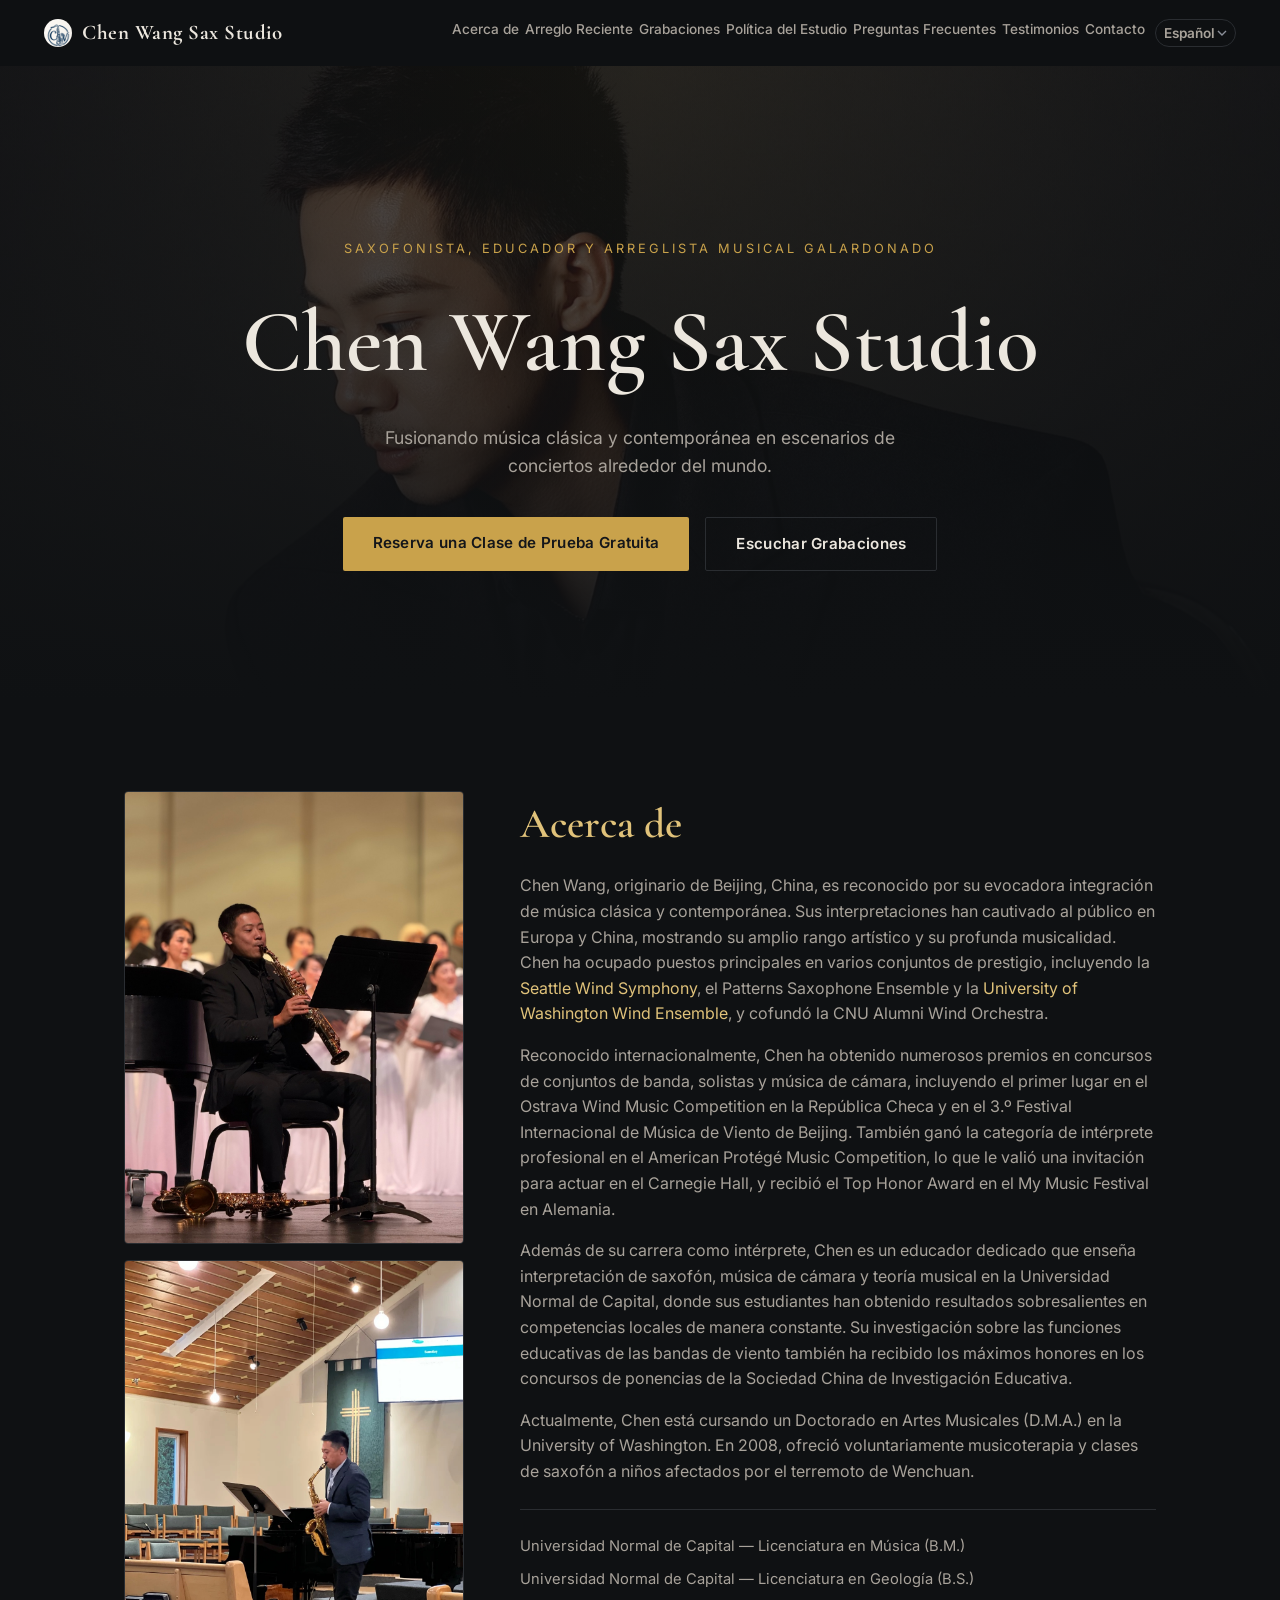
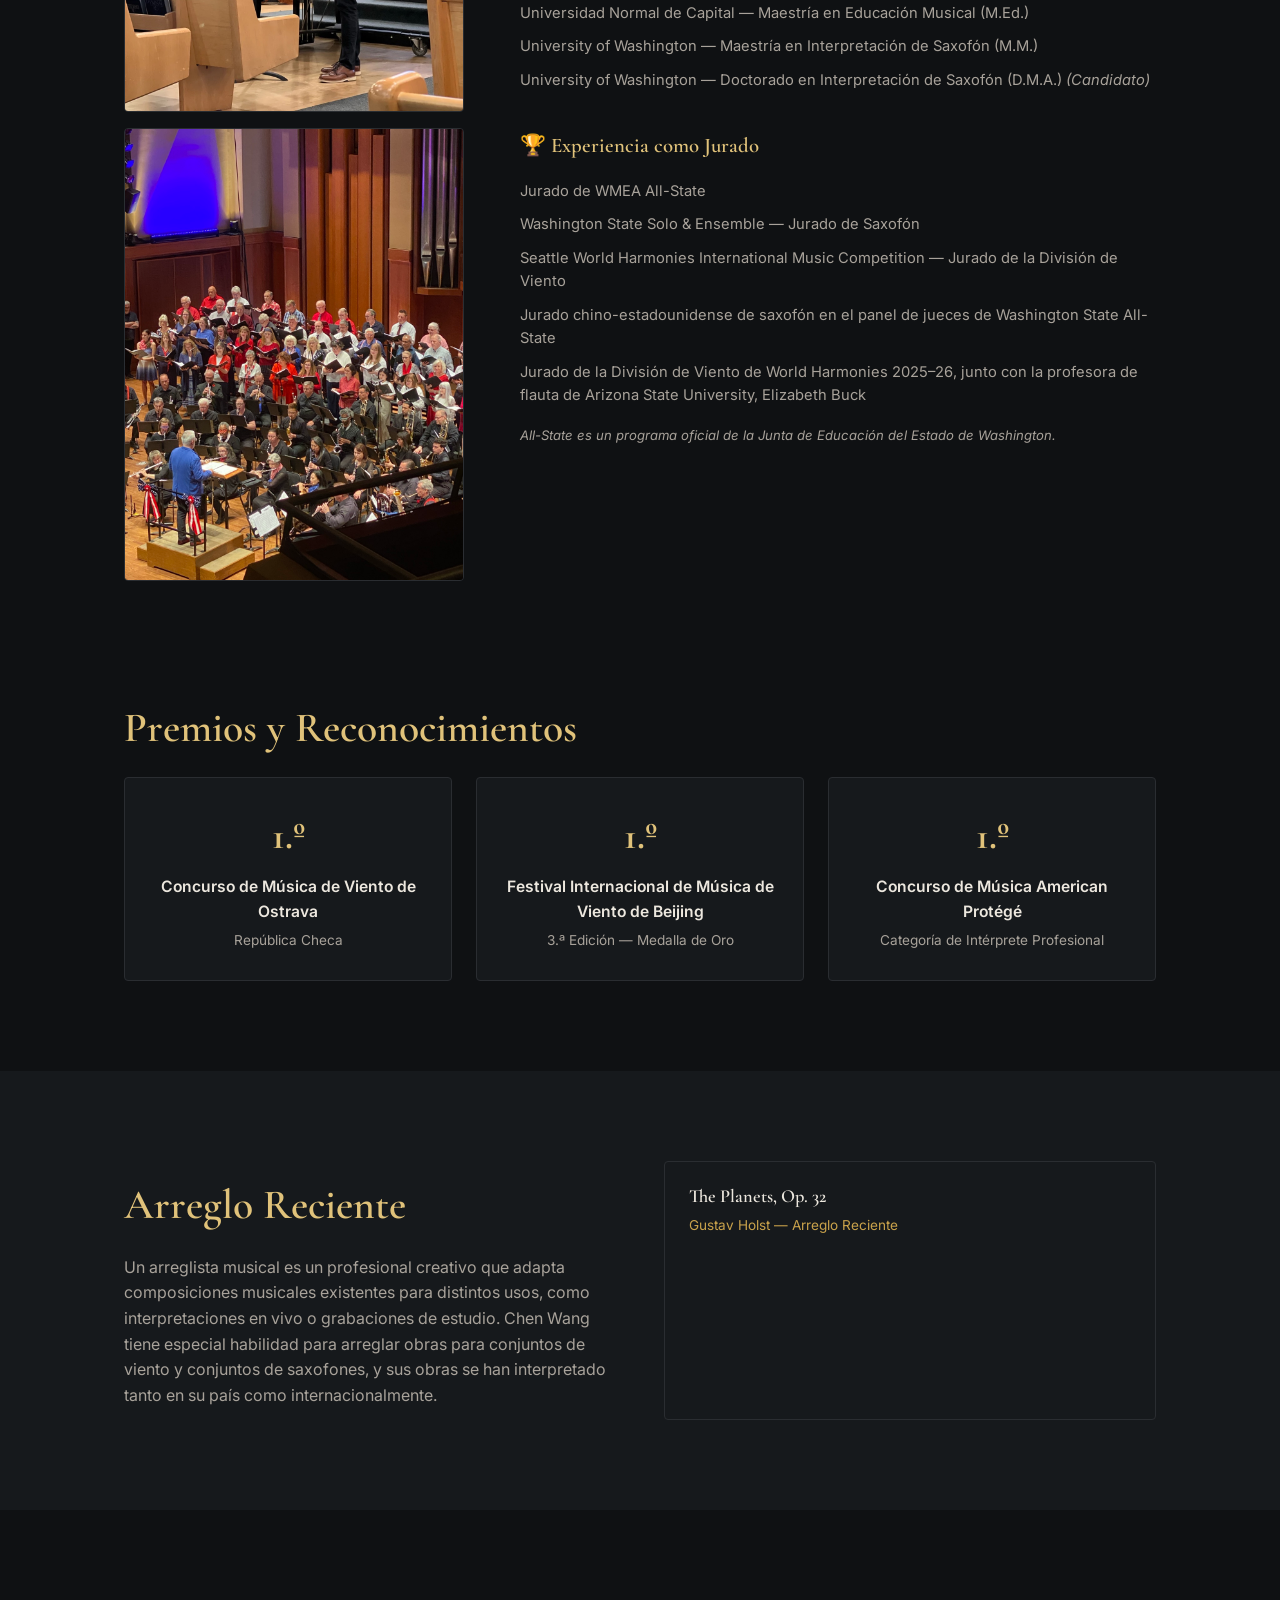
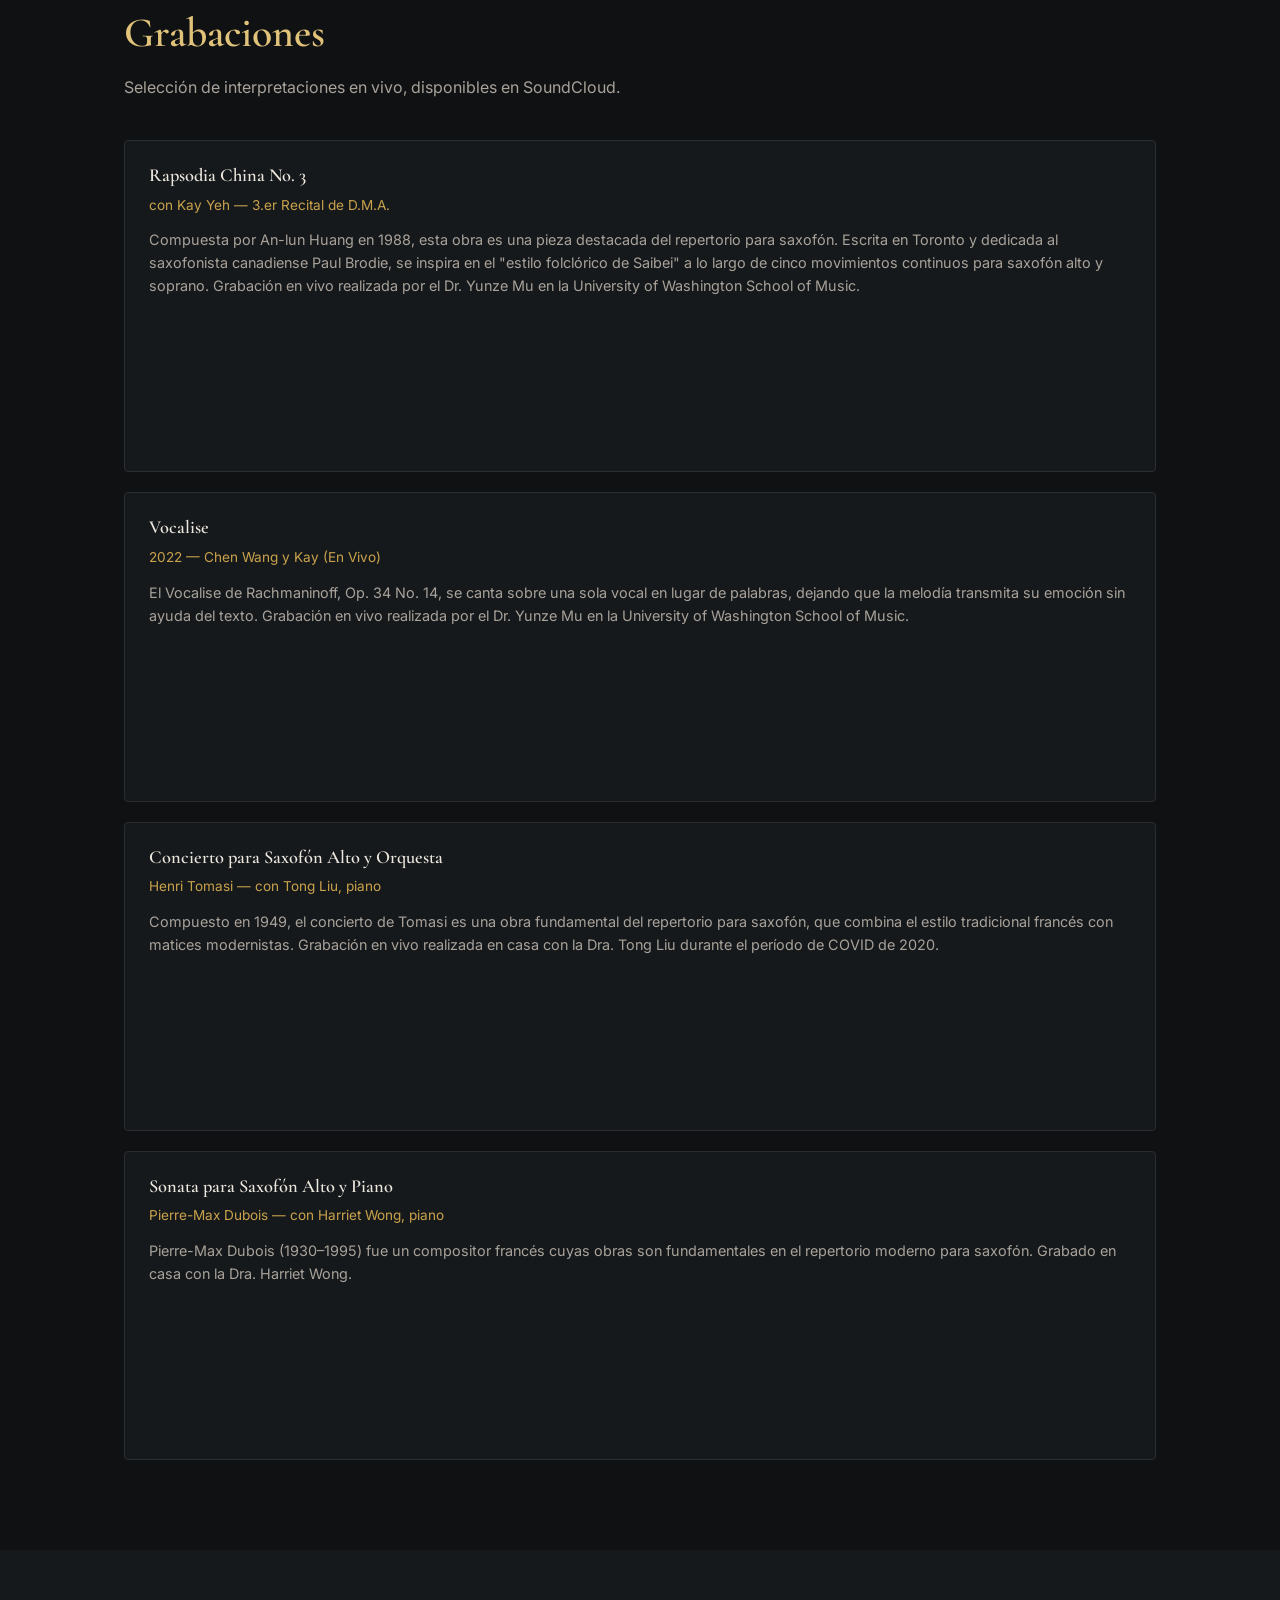
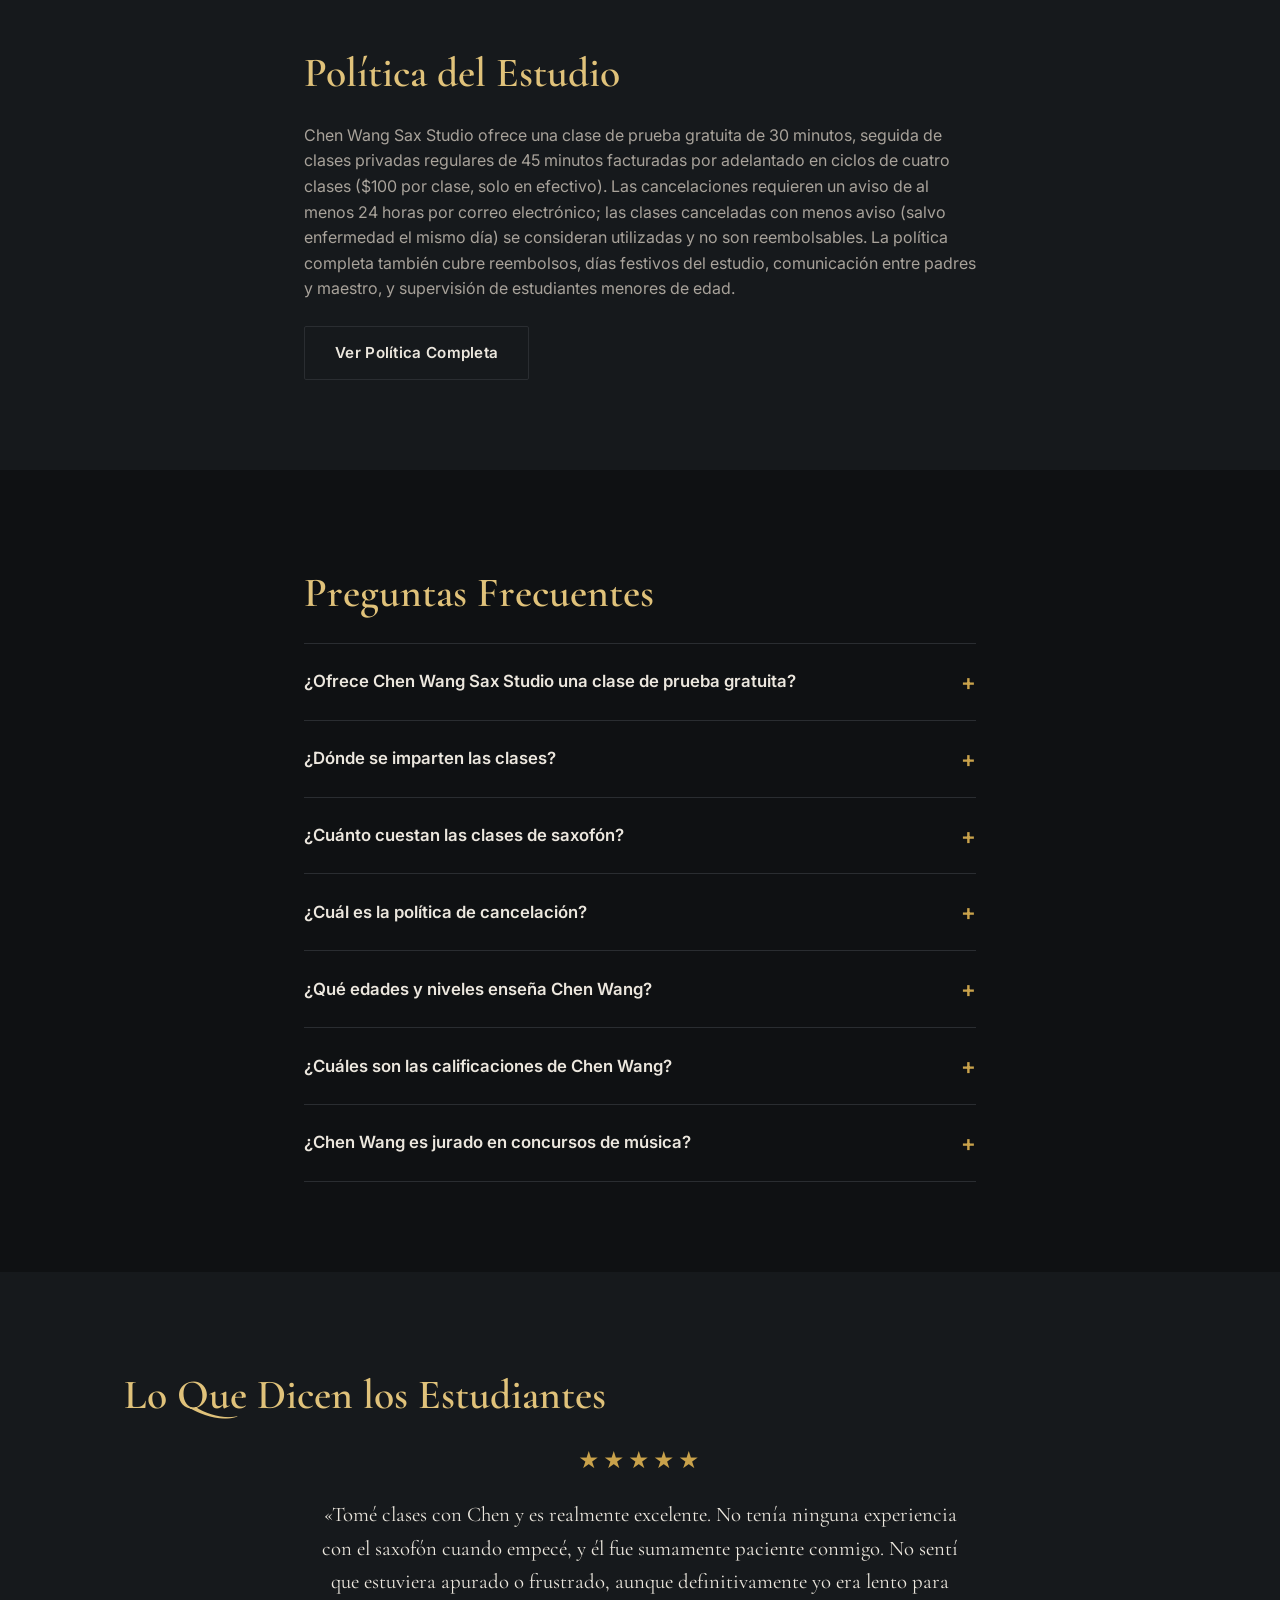
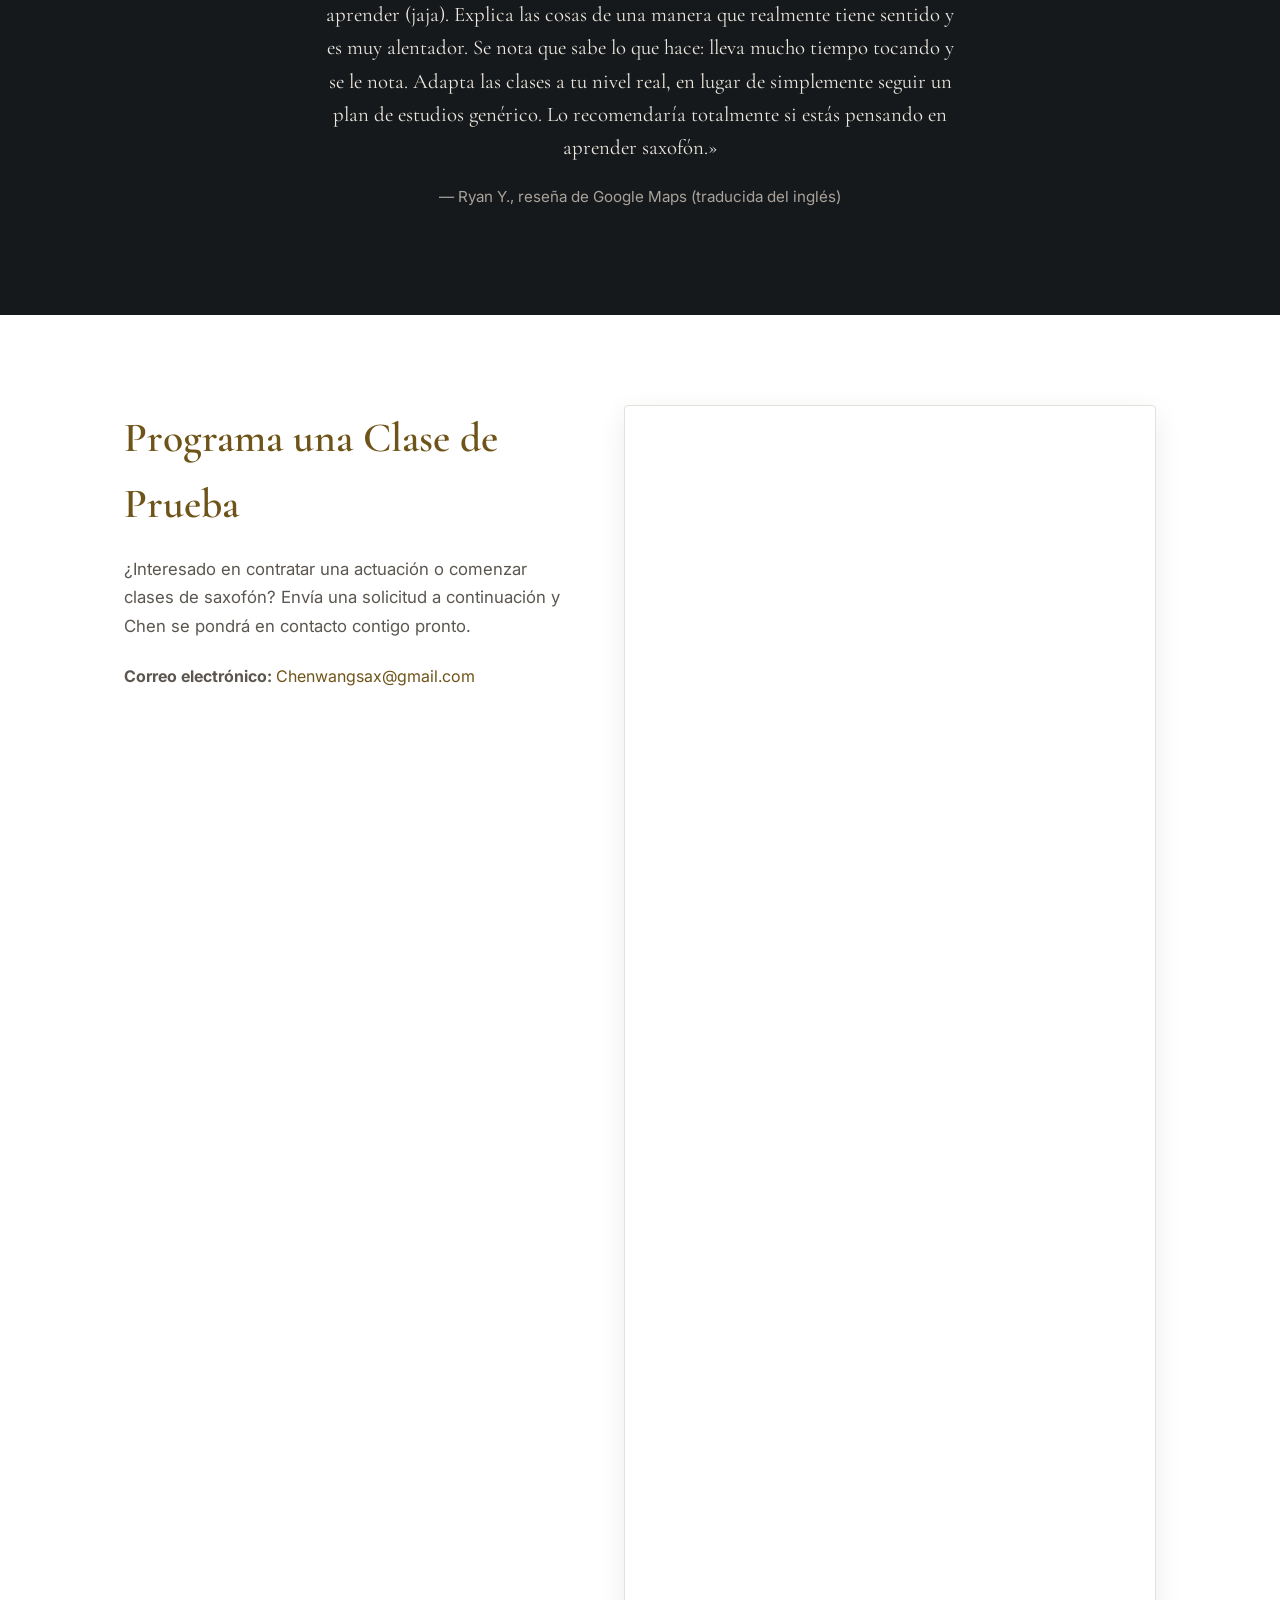
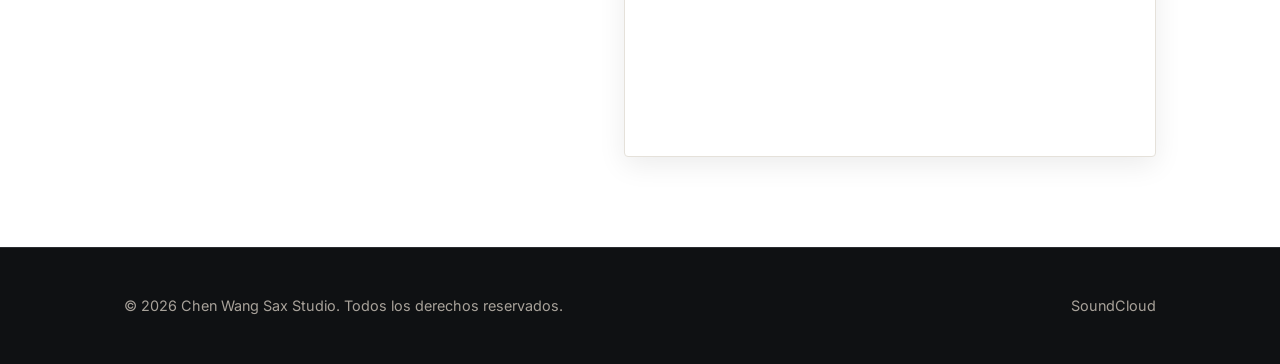
==== commit 719a7f52: "Fix header nav collision and add cache-busting for stale asset bug The English logo text is wider th" ====
--- a/es/index.html
+++ b/es/index.html
@@ -205,7 +205,7 @@
 <link rel="preconnect" href="https://fonts.googleapis.com">
 <link rel="preconnect" href="https://fonts.gstatic.com" crossorigin>
 <link href="https://fonts.googleapis.com/css2?family=Cormorant+Garamond:wght@500;600;700&family=Inter:wght@400;500;600&family=Noto+Serif+SC:wght@600;700&family=Noto+Sans+SC:wght@400;500;600&display=swap" rel="stylesheet">
-<link rel="stylesheet" href="../assets/style.css">
+<link rel="stylesheet" href="../assets/style.css?v=20260827">
 </head>
 <body>
 
@@ -888,6 +888,6 @@
 
 <a href="#top" class="back-to-top" id="backToTop" aria-label="Back to top">↑</a>
 
-<script src="../assets/script.js"></script>
+<script src="../assets/script.js?v=20260827"></script>
 </body>
 </html>
--- a/assets/style.css
+++ b/assets/style.css
@@ -77,6 +77,8 @@
   display: flex;
   align-items: center;
   justify-content: space-between;
+  gap: 24px;
+  max-width: 1240px;
   padding-top: 16px;
   padding-bottom: 16px;
   transition: padding 0.3s ease;
